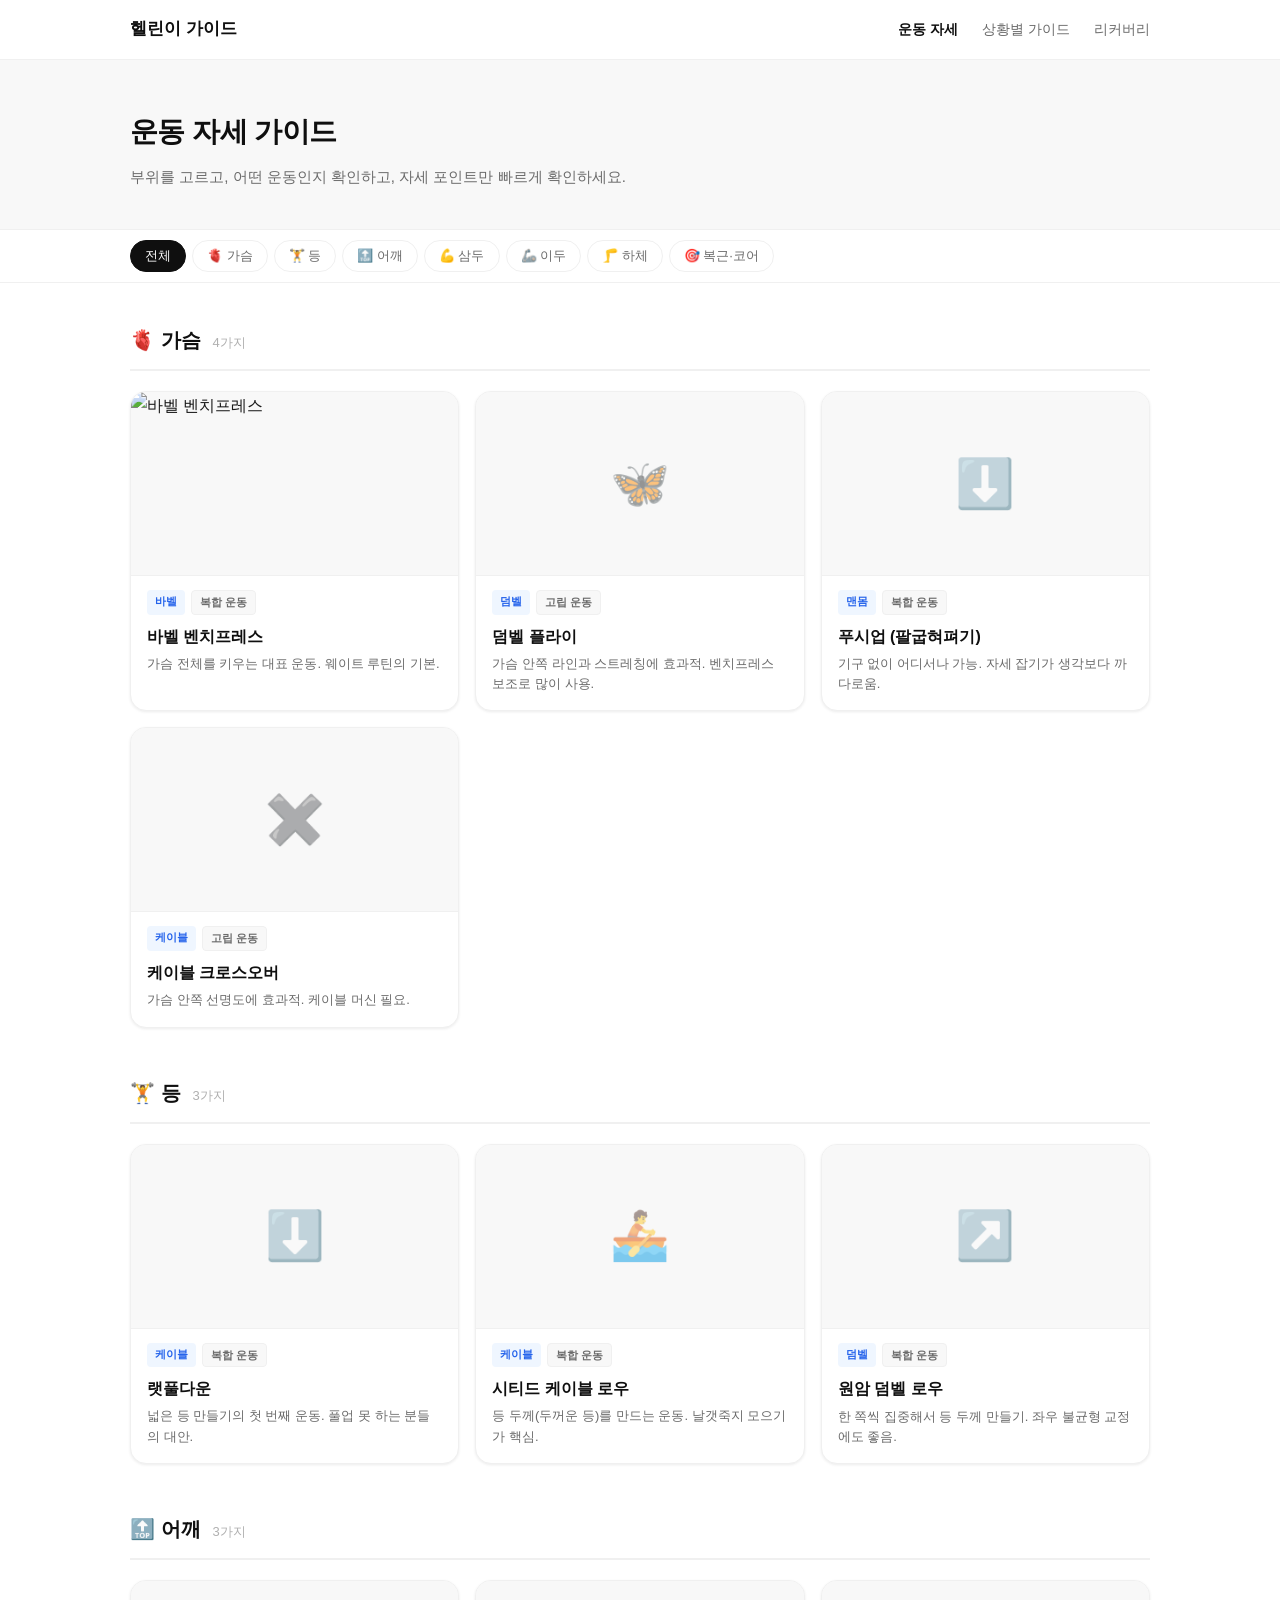
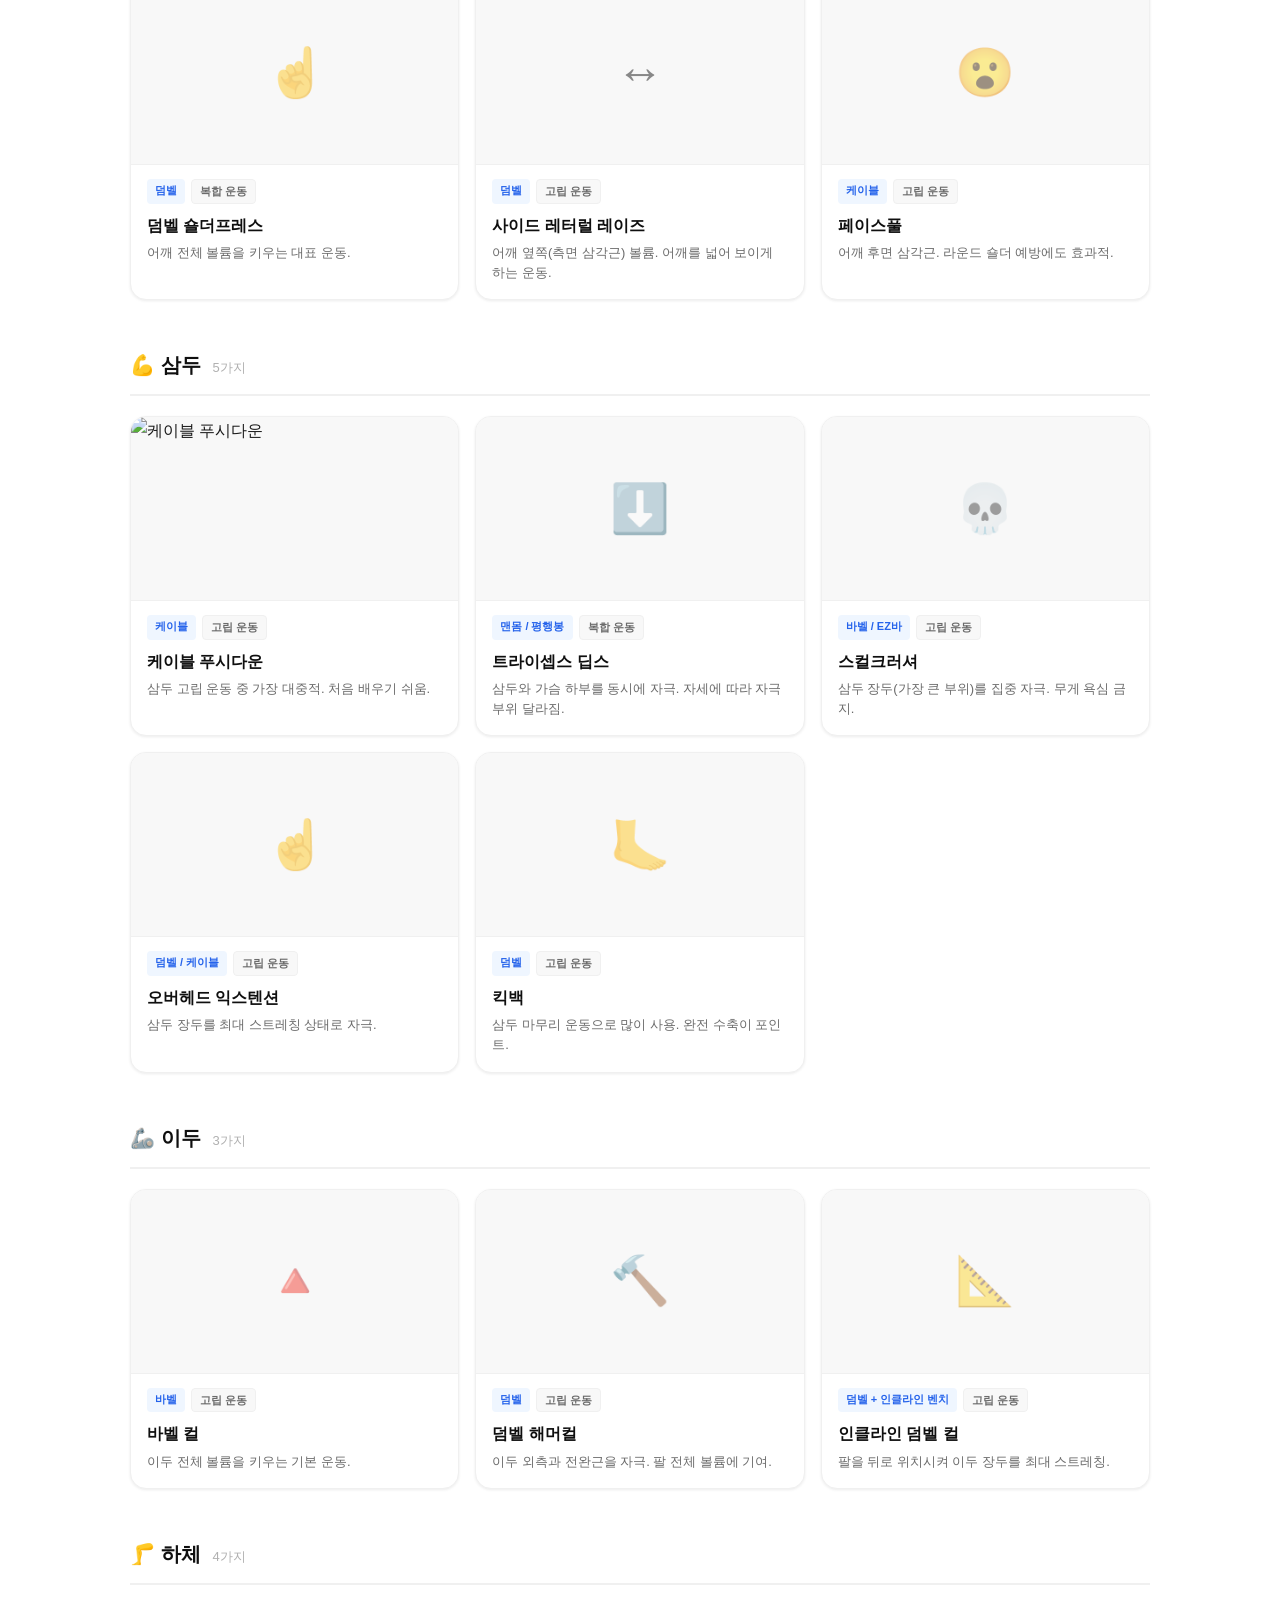
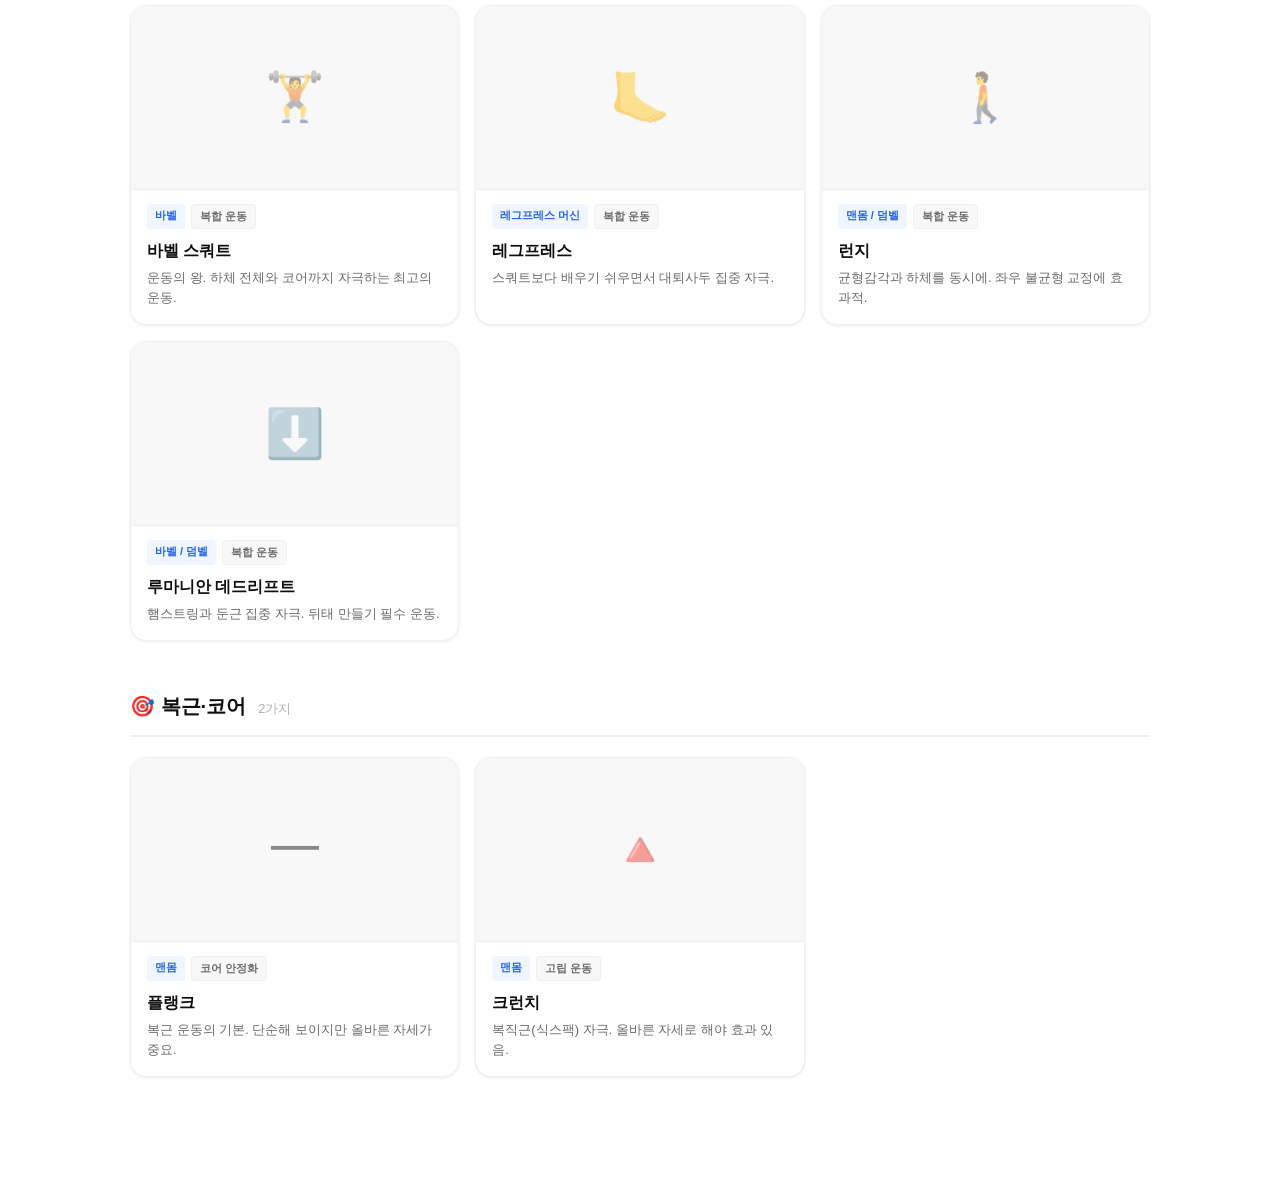
==== pages/exercises.html @ 11340689 "Add files via upload" ====
<!DOCTYPE html>
<html lang="ko">
<head>
  <meta charset="UTF-8" />
  <meta name="viewport" content="width=device-width, initial-scale=1.0" />
  <title>운동 자세 가이드 — 헬린이 가이드</title>
  <meta name="description" content="가슴, 등, 어깨, 삼두, 이두, 하체, 복근 운동 자세를 핵심만 정리했습니다. 헬스장에서 바로 확인하세요." />
  <link rel="stylesheet" href="../css/style.css" />
</head>
<body>

  <header class="site-header">
    <div class="inner">
      <a href="/" class="logo">헬린이 가이드</a>
      <nav class="gnav">
        <a href="/pages/exercises.html" style="color: var(--black); font-weight:700;">운동 자세</a>
        <a href="/pages/situations.html">상황별 가이드</a>
        <a href="/pages/recovery.html">리커버리</a>
      </nav>
      <button class="nav-toggle" aria-label="메뉴 열기" onclick="toggleMenu()">☰</button>
    </div>
    <nav class="mobile-nav" id="mobileNav">
      <a href="/pages/exercises.html">운동 자세</a>
      <a href="/pages/situations.html">상황별 가이드</a>
      <a href="/pages/recovery.html">리커버리</a>
    </nav>
  </header>

  <div class="page-hero">
    <div class="inner">
      <h1 class="page-title">운동 자세 가이드</h1>
      <p class="page-desc">부위를 고르고, 어떤 운동인지 확인하고, 자세 포인트만 빠르게 확인하세요.</p>
    </div>
  </div>

  <div class="filter-bar">
    <div class="filter-scroll">
      <div class="filter-tabs">
        <button class="ftab active" data-filter="all">전체</button>
        <button class="ftab" data-filter="chest">🫀 가슴</button>
        <button class="ftab" data-filter="back">🏋️ 등</button>
        <button class="ftab" data-filter="shoulder">🔝 어깨</button>
        <button class="ftab" data-filter="triceps">💪 삼두</button>
        <button class="ftab" data-filter="biceps">🦾 이두</button>
        <button class="ftab" data-filter="leg">🦵 하체</button>
        <button class="ftab" data-filter="core">🎯 복근·코어</button>
      </div>
    </div>
  </div>

  <div class="exercises-wrap" id="exercisesWrap"></div>

  <!-- MODAL -->
  <div class="modal-overlay" id="modalOverlay" onclick="closeModalOutside(event)">
    <div class="modal" id="modal">
      <div class="modal-thumb" id="modalThumb"></div>
      <div class="modal-body">
        <button class="modal-close" onclick="closeModal()" aria-label="닫기">✕</button>
        <div class="modal-tags" id="modalTags"></div>
        <h2 class="modal-title" id="modalTitle"></h2>
        <p class="modal-section-label">자세 포인트</p>
        <ul class="tip-list" id="modalTips"></ul>
        <div class="warning-box" id="modalWarning" style="display:none">
          <p id="modalWarningText"></p>
        </div>
        <a class="modal-yt-btn" id="modalYt" target="_blank" rel="noopener">
          ▶ 유튜브에서 영상으로 확인하기
        </a>
      </div>
    </div>
  </div>

  <script>
  const EXERCISES = {
    chest: {
      label: '가슴', emoji: '🫀',
      items: [
        {
          name: '바벨 벤치프레스',
          emoji: '🏋️',
          gifUrl: 'https://upload.wikimedia.org/wikipedia/commons/thumb/8/8d/Bench_press_2.jpg/320px-Bench_press_2.jpg',
          equipment: '바벨', type: '복합 운동',
          summary: '가슴 전체를 키우는 대표 운동. 웨이트 루틴의 기본.',
          tips: [
            '발은 바닥에 단단히 고정, 등은 아치를 유지',
            '바를 내릴 때 팔꿈치가 90도 이하로 내려가지 않도록',
            '바를 가슴 아랫부분(유두 라인)으로 내리기',
            '올릴 때 양쪽 가슴을 쥐어짜는 느낌으로'
          ],
          warning: '손목이 꺾이지 않도록 주의. 처음엔 가벼운 무게로 자세 먼저.',
          ytQuery: '바벨 벤치프레스 자세 초보'
        },
        {
          name: '덤벨 플라이',
          emoji: '🦋',
          gifUrl: '',
          equipment: '덤벨', type: '고립 운동',
          summary: '가슴 안쪽 라인과 스트레칭에 효과적. 벤치프레스 보조로 많이 사용.',
          tips: [
            '팔꿈치를 약간 구부린 상태로 고정 — 펴면 어깨 부상 위험',
            '내릴 때 가슴이 당기는 느낌이 와야 함',
            '올릴 때 덤벨을 부딪히지 말고 10cm 정도 앞에서 멈추기',
            '무거운 무게보다 가동범위가 더 중요'
          ],
          warning: '어깨 앞쪽이 아프다면 가동범위를 줄이거나 중단.',
          ytQuery: '덤벨 플라이 자세'
        },
        {
          name: '푸시업 (팔굽혀펴기)',
          emoji: '⬇️',
          gifUrl: '',
          equipment: '맨몸', type: '복합 운동',
          summary: '기구 없이 어디서나 가능. 자세 잡기가 생각보다 까다로움.',
          tips: [
            '몸이 일직선: 엉덩이가 올라가거나 처지지 않도록',
            '손 위치는 어깨 너비보다 약간 넓게',
            '내려갈 때 가슴이 바닥에서 5cm 정도 높이까지',
            '팔꿈치는 몸통에서 45도 정도 각도 유지'
          ],
          warning: '손목이 아프다면 주먹을 쥐고 하거나 푸시업 바 사용.',
          ytQuery: '푸시업 올바른 자세'
        },
        {
          name: '케이블 크로스오버',
          emoji: '✖️',
          gifUrl: '',
          equipment: '케이블', type: '고립 운동',
          summary: '가슴 안쪽 선명도에 효과적. 케이블 머신 필요.',
          tips: [
            '상체를 약간 앞으로 기울이고 시작',
            '팔을 호처럼 모으면서 가슴 중앙에서 수렴',
            '팔꿈치 각도를 일정하게 유지하며 팔꿈치로 당기는 느낌',
            '뒤로 당겨질 때 가슴이 늘어나는 스트레칭 느끼기'
          ],
          warning: null,
          ytQuery: '케이블 크로스오버 자세'
        }
      ]
    },
    back: {
      label: '등', emoji: '🏋️',
      items: [
        {
          name: '랫풀다운',
          emoji: '⬇️',
          gifUrl: '',
          equipment: '케이블', type: '복합 운동',
          summary: '넓은 등 만들기의 첫 번째 운동. 풀업 못 하는 분들의 대안.',
          tips: [
            '바를 잡을 때 어깨 너비보다 약간 넓게',
            '상체를 약간 뒤로 기울이고 가슴을 들어올린 자세 유지',
            '바를 쇄골 아래까지 당기고, 날갯죽지를 뒤로 모으는 느낌',
            '올릴 때 천천히 — 내릴 때도 운동임'
          ],
          warning: '목 뒤로 당기는 방식은 어깨 부상 위험이 높으니 피하세요.',
          ytQuery: '랫풀다운 자세 초보'
        },
        {
          name: '시티드 케이블 로우',
          emoji: '🚣',
          gifUrl: '',
          equipment: '케이블', type: '복합 운동',
          summary: '등 두께(두꺼운 등)를 만드는 운동. 날갯죽지 모으기가 핵심.',
          tips: [
            '허리를 곧게 세우고 상체를 앞뒤로 흔들지 않기',
            '당길 때 팔꿈치를 뒤로 빼면서 날갯죽지 모으기',
            '배꼽 위쪽으로 당기는 느낌',
            '앞으로 내밀 때 등이 충분히 늘어나는 것 느끼기'
          ],
          warning: '허리가 둥글게 말리면 무게를 낮추세요.',
          ytQuery: '시티드 케이블 로우 자세'
        },
        {
          name: '원암 덤벨 로우',
          emoji: '↗️',
          gifUrl: '',
          equipment: '덤벨', type: '복합 운동',
          summary: '한 쪽씩 집중해서 등 두께 만들기. 좌우 불균형 교정에도 좋음.',
          tips: [
            '벤치에 한 손·한 무릎을 올리고 상체를 수평에 가깝게',
            '덤벨을 배꼽 옆으로 당기면서 팔꿈치가 천장을 향하도록',
            '어깨가 올라오지 않게 — 등으로 당기는 느낌',
            '내릴 때 완전히 펴서 스트레칭 느끼기'
          ],
          warning: null,
          ytQuery: '원암 덤벨 로우 자세'
        }
      ]
    },
    shoulder: {
      label: '어깨', emoji: '🔝',
      items: [
        {
          name: '덤벨 숄더프레스',
          emoji: '☝️',
          gifUrl: '',
          equipment: '덤벨', type: '복합 운동',
          summary: '어깨 전체 볼륨을 키우는 대표 운동.',
          tips: [
            '덤벨을 귀 옆 높이에서 시작, 약간 앞쪽으로',
            '올릴 때 완전히 펴지 말고 살짝 구부린 상태에서 멈추기',
            '허리가 과하게 젖혀지지 않도록 코어 긴장',
            '내릴 때 팔꿈치가 90도 아래로 내려가지 않도록'
          ],
          warning: '어깨 통증 있을 시 즉시 중단. 어깨는 부상에 취약한 관절.',
          ytQuery: '덤벨 숄더프레스 자세'
        },
        {
          name: '사이드 레터럴 레이즈',
          emoji: '↔️',
          gifUrl: '',
          equipment: '덤벨', type: '고립 운동',
          summary: '어깨 옆쪽(측면 삼각근) 볼륨. 어깨를 넓어 보이게 하는 운동.',
          tips: [
            '팔꿈치를 약간 구부린 상태로 옆으로 올리기',
            '새끼손가락이 엄지보다 약간 높게 — 물을 붓는 동작',
            '어깨 높이까지만, 그 이상은 승모근이 개입',
            '무게보다 횟수와 수축 느낌이 중요'
          ],
          warning: '무거운 무게로 반동 주는 건 어깨에 부담. 가볍게 천천히.',
          ytQuery: '사이드 레터럴 레이즈 자세'
        },
        {
          name: '페이스풀',
          emoji: '😮',
          gifUrl: '',
          equipment: '케이블', type: '고립 운동',
          summary: '어깨 후면 삼각근. 라운드 숄더 예방에도 효과적.',
          tips: [
            '로프를 잡고 케이블을 눈 높이로 설정',
            '팔꿈치를 양옆으로 벌리면서 얼굴 쪽으로 당기기',
            '당겼을 때 팔꿈치가 어깨보다 높아야 함',
            '목이 앞으로 나오지 않도록'
          ],
          warning: null,
          ytQuery: '케이블 페이스풀 자세'
        }
      ]
    },
    triceps: {
      label: '삼두', emoji: '💪',
      items: [
        {
          name: '케이블 푸시다운',
          emoji: '🔽',
          gifUrl: 'https://upload.wikimedia.org/wikipedia/commons/thumb/6/6c/Pushdown_-_straight_bar.gif/220px-Pushdown_-_straight_bar.gif',
          equipment: '케이블', type: '고립 운동',
          summary: '삼두 고립 운동 중 가장 대중적. 처음 배우기 쉬움.',
          tips: [
            '팔꿈치를 몸통에 붙이고 팔꿈치만 움직이기',
            '내릴 때 팔이 완전히 펴지도록',
            '올릴 때 90도 이상 구부리지 않아도 됨',
            '상체가 앞으로 쏠리지 않게 곧게 서기'
          ],
          warning: '손목이 꺾이면 손목 통증 유발. 손목을 일직선으로 유지.',
          ytQuery: '케이블 푸시다운 삼두 자세'
        },
        {
          name: '트라이셉스 딥스',
          emoji: '⬇️',
          gifUrl: '',
          equipment: '맨몸 / 평행봉', type: '복합 운동',
          summary: '삼두와 가슴 하부를 동시에 자극. 자세에 따라 자극 부위 달라짐.',
          tips: [
            '상체를 수직으로 세울수록 삼두에 집중',
            '팔꿈치가 옆으로 벌어지지 않도록',
            '내려갈 때 어깨가 귀 쪽으로 올라오지 않도록',
            '깊게 내려갈수록 삼두 스트레칭 극대화'
          ],
          warning: '어깨 앞쪽 통증 시 가동범위를 줄이거나 중단.',
          ytQuery: '트라이셉스 딥스 자세'
        },
        {
          name: '스컬크러셔',
          emoji: '💀',
          gifUrl: '',
          equipment: '바벨 / EZ바', type: '고립 운동',
          summary: '삼두 장두(가장 큰 부위)를 집중 자극. 무게 욕심 금지.',
          tips: [
            '바를 이마 방향으로 천천히 내리기',
            '팔꿈치 위치 고정 — 팔꿈치만 구부렸다 펴기',
            '팔꿈치가 밖으로 벌어지면 삼두 자극 감소',
            'EZ바가 손목에 더 편함'
          ],
          warning: '무게가 무거우면 팔꿈치 부상 위험. 가볍게 시작.',
          ytQuery: '스컬크러셔 자세'
        },
        {
          name: '오버헤드 익스텐션',
          emoji: '☝️',
          gifUrl: '',
          equipment: '덤벨 / 케이블', type: '고립 운동',
          summary: '삼두 장두를 최대 스트레칭 상태로 자극.',
          tips: [
            '팔을 머리 위로 뻗어 삼두가 최대한 늘어난 상태에서 시작',
            '팔꿈치가 귀 옆에 고정 — 앞뒤로 움직이면 안 됨',
            '코어를 잡아 허리가 과신전되지 않도록',
            '천천히 내려서 스트레칭 느끼기'
          ],
          warning: null,
          ytQuery: '오버헤드 트라이셉스 익스텐션 자세'
        },
        {
          name: '킥백',
          emoji: '🦶',
          gifUrl: '',
          equipment: '덤벨', type: '고립 운동',
          summary: '삼두 마무리 운동으로 많이 사용. 완전 수축이 포인트.',
          tips: [
            '상체를 수평에 가깝게 숙이기',
            '팔꿈치를 몸통과 평행하게 고정',
            '뒤로 밀 때 팔이 완전히 펴져서 삼두 꽉 수축',
            '반동 없이 천천히'
          ],
          warning: null,
          ytQuery: '덤벨 킥백 삼두 자세'
        }
      ]
    },
    biceps: {
      label: '이두', emoji: '🦾',
      items: [
        {
          name: '바벨 컬',
          emoji: '🔺',
          gifUrl: '',
          equipment: '바벨', type: '고립 운동',
          summary: '이두 전체 볼륨을 키우는 기본 운동.',
          tips: [
            '팔꿈치를 몸통에 붙이고 고정',
            '올릴 때 반동(몸통 흔들기) 사용하지 않기',
            '완전히 올려서 이두 수축 느끼기',
            '내릴 때도 천천히 — 이때도 자극이 있어야 함'
          ],
          warning: '팔꿈치가 앞으로 나오면 이두 자극 감소. 팔꿈치 고정이 핵심.',
          ytQuery: '바벨 컬 자세'
        },
        {
          name: '덤벨 해머컬',
          emoji: '🔨',
          gifUrl: '',
          equipment: '덤벨', type: '고립 운동',
          summary: '이두 외측과 전완근을 자극. 팔 전체 볼륨에 기여.',
          tips: [
            '엄지가 위를 향하는 방향으로 — 일반 컬과 차이',
            '팔꿈치 고정, 반동 없이',
            '교대로 하거나 동시에 하거나 둘 다 OK',
            '손목을 비틀지 않고 중립 유지'
          ],
          warning: null,
          ytQuery: '해머컬 자세'
        },
        {
          name: '인클라인 덤벨 컬',
          emoji: '📐',
          gifUrl: '',
          equipment: '덤벨 + 인클라인 벤치', type: '고립 운동',
          summary: '팔을 뒤로 위치시켜 이두 장두를 최대 스트레칭.',
          tips: [
            '벤치를 45~60도로 세우고 등에 기대기',
            '팔이 자연스럽게 뒤로 처진 상태에서 시작',
            '올릴 때 손목을 살짝 바깥으로 돌리면 더 자극',
            '천천히 내려서 스트레칭 극대화'
          ],
          warning: null,
          ytQuery: '인클라인 덤벨 컬 자세'
        }
      ]
    },
    leg: {
      label: '하체', emoji: '🦵',
      items: [
        {
          name: '바벨 스쿼트',
          emoji: '🏋️',
          gifUrl: '',
          equipment: '바벨', type: '복합 운동',
          summary: '운동의 왕. 하체 전체와 코어까지 자극하는 최고의 운동.',
          tips: [
            '발은 어깨 너비, 발끝은 약 30도 바깥 방향',
            '내려갈 때 무릎이 발끝 방향과 일치하도록',
            '가슴을 들고 허리 아치 유지 — 등이 둥글면 안 됨',
            '허벅지가 바닥과 평행 이하까지 내려가는 것이 이상적'
          ],
          warning: '무릎이 안쪽으로 모이는 것 주의. 처음엔 맨몸스쿼트부터.',
          ytQuery: '바벨 스쿼트 자세 초보'
        },
        {
          name: '레그프레스',
          emoji: '🦶',
          gifUrl: '',
          equipment: '레그프레스 머신', type: '복합 운동',
          summary: '스쿼트보다 배우기 쉬우면서 대퇴사두 집중 자극.',
          tips: [
            '발 위치: 중간 높이, 어깨 너비',
            '무릎이 90도 이하로 꺾이지 않도록',
            '허리가 시트에서 떨어지지 않게',
            '발 높이로 자극 부위 조절 — 낮으면 대퇴사두, 높으면 둔근'
          ],
          warning: '무릎을 완전히 잠그지 않도록. 약간 구부린 상태 유지.',
          ytQuery: '레그프레스 자세'
        },
        {
          name: '런지',
          emoji: '🚶',
          gifUrl: '',
          equipment: '맨몸 / 덤벨', type: '복합 운동',
          summary: '균형감각과 하체를 동시에. 좌우 불균형 교정에 효과적.',
          tips: [
            '한 발을 크게 앞으로 내딛고 수직으로 내려가기',
            '앞 무릎이 발끝을 넘지 않도록',
            '뒷 무릎이 바닥에 닿지 않고 5cm 위에서 멈추기',
            '상체는 수직으로 세우기'
          ],
          warning: '무릎 통증 있을 시 보폭을 넓히거나 중단.',
          ytQuery: '런지 자세 초보'
        },
        {
          name: '루마니안 데드리프트',
          emoji: '⬇️',
          gifUrl: '',
          equipment: '바벨 / 덤벨', type: '복합 운동',
          summary: '햄스트링과 둔근 집중 자극. 뒤태 만들기 필수 운동.',
          tips: [
            '무릎을 살짝 구부린 상태 고정, 고관절을 접으면서 내려가기',
            '바가 다리에서 떨어지지 않도록 몸 가까이 유지',
            '허리가 아니라 엉덩이가 뒤로 빠지는 느낌',
            '햄스트링이 당기는 느낌이 오면 거기서 멈추기'
          ],
          warning: '허리가 둥글게 말리는 것 주의. 무게보다 자세가 우선.',
          ytQuery: '루마니안 데드리프트 자세'
        }
      ]
    },
    core: {
      label: '복근·코어', emoji: '🎯',
      items: [
        {
          name: '플랭크',
          emoji: '━',
          gifUrl: '',
          equipment: '맨몸', type: '코어 안정화',
          summary: '복근 운동의 기본. 단순해 보이지만 올바른 자세가 중요.',
          tips: [
            '머리부터 발뒤꿈치까지 일직선',
            '엉덩이가 올라가거나 처지지 않도록',
            '배를 집어넣고 숨을 고르게',
            '30초부터 시작해서 점진적으로 늘리기'
          ],
          warning: '허리가 아프다면 엉덩이가 처지고 있다는 신호.',
          ytQuery: '플랭크 올바른 자세'
        },
        {
          name: '크런치',
          emoji: '🔺',
          gifUrl: '',
          equipment: '맨몸', type: '고립 운동',
          summary: '복직근(식스팩) 자극. 올바른 자세로 해야 효과 있음.',
          tips: [
            '목을 당기지 말고 배로 올라가는 느낌',
            '올라갈 때 배꼽을 척추 쪽으로 당기기',
            '어깨만 바닥에서 뜨면 충분 — 전체 윗몸일으키기 아님',
            '내려갈 때 등이 완전히 닿지 않도록 긴장 유지'
          ],
          warning: null,
          ytQuery: '크런치 올바른 자세'
        }
      ]
    }
  };

  function renderExercises(filter) {
    const wrap = document.getElementById('exercisesWrap');
    wrap.innerHTML = '';
    Object.entries(EXERCISES).forEach(([key, section]) => {
      if (filter !== 'all' && key !== filter) return;
      const div = document.createElement('div');
      div.className = 'muscle-section';
      div.id = key;
      div.innerHTML = `
        <div class="muscle-section-header">
          <h2 class="muscle-section-title">${section.emoji} ${section.label}</h2>
          <span class="muscle-section-count">${section.items.length}가지</span>
        </div>
        <div class="exercise-grid">
          ${section.items.map((ex, i) => `
            <div class="exercise-card" onclick="openModal('${key}', ${i})">
              <div class="ex-thumb">
                ${ex.gifUrl
                  ? `<img src="${ex.gifUrl}" alt="${ex.name}" loading="lazy">`
                  : `<span class="ex-thumb-placeholder">${ex.emoji}</span>`}
              </div>
              <div class="ex-body">
                <div class="ex-tags">
                  <span class="ex-tag ex-tag-equipment">${ex.equipment}</span>
                  <span class="ex-tag ex-tag-type">${ex.type}</span>
                </div>
                <div class="ex-name">${ex.name}</div>
                <div class="ex-summary">${ex.summary}</div>
              </div>
            </div>
          `).join('')}
        </div>
      `;
      wrap.appendChild(div);
    });
  }

  function openModal(muscleKey, idx) {
    const ex = EXERCISES[muscleKey].items[idx];
    document.getElementById('modalThumb').innerHTML = ex.gifUrl
      ? `<img src="${ex.gifUrl}" alt="${ex.name}">`
      : ex.emoji;
    document.getElementById('modalTags').innerHTML =
      `<span class="ex-tag ex-tag-equipment">${ex.equipment}</span><span class="ex-tag ex-tag-type">${ex.type}</span>`;
    document.getElementById('modalTitle').textContent = ex.name;
    document.getElementById('modalTips').innerHTML =
      ex.tips.map(t => `<li><span class="tip-dot">✓</span><span>${t}</span></li>`).join('');
    const warnBox = document.getElementById('modalWarning');
    if (ex.warning) {
      document.getElementById('modalWarningText').textContent = ex.warning;
      warnBox.style.display = 'block';
    } else {
      warnBox.style.display = 'none';
    }
    document.getElementById('modalYt').href =
      `https://www.youtube.com/results?search_query=${encodeURIComponent(ex.ytQuery)}`;
    document.getElementById('modalOverlay').classList.add('open');
    document.body.style.overflow = 'hidden';
  }

  function closeModal() {
    document.getElementById('modalOverlay').classList.remove('open');
    document.body.style.overflow = '';
  }

  function closeModalOutside(e) {
    if (e.target === document.getElementById('modalOverlay')) closeModal();
  }

  document.querySelectorAll('.ftab').forEach(btn => {
    btn.addEventListener('click', () => {
      document.querySelectorAll('.ftab').forEach(b => b.classList.remove('active'));
      btn.classList.add('active');
      renderExercises(btn.dataset.filter);
      window.scrollTo({ top: 0, behavior: 'smooth' });
    });
  });

  const hashMap = { '#chest':'chest','#back':'back','#shoulder':'shoulder','#triceps':'triceps','#biceps':'biceps','#leg':'leg','#core':'core' };
  const initFilter = hashMap[window.location.hash] || 'all';
  if (initFilter !== 'all') {
    document.querySelectorAll('.ftab').forEach(b => {
      b.classList.toggle('active', b.dataset.filter === initFilter);
    });
  }
  renderExercises(initFilter);
  </script>
  <script src="../js/main.js"></script>
</body>
</html>
---- css/style.css ----
/* ==============================
   헬린이 가이드 — style.css
   ============================== */

:root {
  --black:       #0f0f0f;
  --gray-900:    #1a1a1a;
  --gray-800:    #2a2a2a;
  --gray-700:    #3d3d3d;
  --gray-500:    #6b6b6b;
  --gray-300:    #b0b0b0;
  --gray-100:    #f0f0f0;
  --gray-50:     #f8f8f8;
  --white:       #ffffff;

  --accent:      #2563eb;
  --accent-dark: #1d4ed8;
  --accent-bg:   #eff6ff;

  --success:     #16a34a;
  --success-bg:  #f0fdf4;
  --warning:     #ca8a04;
  --warning-bg:  #fefce8;

  --font-sans: -apple-system, BlinkMacSystemFont, 'Pretendard', 'Apple SD Gothic Neo', 'Noto Sans KR', sans-serif;

  --radius-sm: 6px;
  --radius-md: 10px;
  --radius-lg: 16px;

  --shadow-sm: 0 1px 3px rgba(0,0,0,0.08);
  --shadow-md: 0 4px 12px rgba(0,0,0,0.10);

  --max-width: 1060px;
  --header-h: 60px;
}

*, *::before, *::after { box-sizing: border-box; margin: 0; padding: 0; }

html { scroll-behavior: smooth; }

body {
  font-family: var(--font-sans);
  font-size: 16px;
  line-height: 1.7;
  color: var(--gray-900);
  background: var(--white);
  -webkit-font-smoothing: antialiased;
}

a { color: inherit; text-decoration: none; }
img { max-width: 100%; display: block; }

/* ==============================
   LAYOUT
   ============================== */

.inner {
  max-width: var(--max-width);
  margin: 0 auto;
  padding: 0 20px;
}

/* ==============================
   HEADER
   ============================== */

.site-header {
  position: sticky;
  top: 0;
  z-index: 100;
  background: var(--white);
  border-bottom: 1px solid var(--gray-100);
  height: var(--header-h);
}

.site-header .inner {
  height: 100%;
  display: flex;
  align-items: center;
  gap: 32px;
}

.logo {
  font-size: 17px;
  font-weight: 700;
  color: var(--black);
  white-space: nowrap;
  flex-shrink: 0;
}

.gnav {
  display: flex;
  gap: 24px;
  margin-left: auto;
}

.gnav a {
  font-size: 14px;
  color: var(--gray-500);
  font-weight: 500;
  transition: color 0.15s;
  white-space: nowrap;
}
.gnav a:hover { color: var(--black); }

.nav-toggle {
  display: none;
  background: none;
  border: none;
  font-size: 20px;
  cursor: pointer;
  color: var(--gray-700);
  margin-left: auto;
  padding: 4px;
}

.mobile-nav {
  display: none;
  flex-direction: column;
  background: var(--white);
  border-bottom: 1px solid var(--gray-100);
  padding: 8px 20px 16px;
}
.mobile-nav a {
  padding: 10px 0;
  font-size: 15px;
  color: var(--gray-700);
  border-bottom: 1px solid var(--gray-100);
}
.mobile-nav a:last-child { border-bottom: none; }
.mobile-nav.open { display: flex; }

/* ==============================
   BUTTONS
   ============================== */

.btn {
  display: inline-flex;
  align-items: center;
  justify-content: center;
  padding: 11px 22px;
  border-radius: var(--radius-md);
  font-size: 14px;
  font-weight: 600;
  transition: all 0.18s;
  cursor: pointer;
  border: none;
  white-space: nowrap;
}

.btn-primary {
  background: var(--accent);
  color: var(--white);
}
.btn-primary:hover { background: var(--accent-dark); }

.btn-secondary {
  background: var(--white);
  color: var(--gray-700);
  border: 1px solid var(--gray-300);
}
.btn-secondary:hover { background: var(--gray-50); border-color: var(--gray-500); }

/* ==============================
   HERO
   ============================== */

.hero {
  padding: 72px 0 64px;
  background: var(--gray-50);
  border-bottom: 1px solid var(--gray-100);
}

.hero-eyebrow {
  font-size: 13px;
  font-weight: 600;
  color: var(--accent);
  letter-spacing: 0.04em;
  margin-bottom: 12px;
}

.hero-title {
  font-size: clamp(32px, 6vw, 52px);
  font-weight: 800;
  line-height: 1.15;
  letter-spacing: -0.02em;
  color: var(--black);
  margin-bottom: 16px;
}

.hero-desc {
  font-size: 17px;
  color: var(--gray-500);
  line-height: 1.7;
  margin-bottom: 32px;
  max-width: 480px;
}

.hero-cta {
  display: flex;
  gap: 10px;
  flex-wrap: wrap;
}

/* ==============================
   AD
   ============================== */

.ad-wrap {
  max-width: var(--max-width);
  margin: 0 auto;
  padding: 16px 20px;
}

.ad-placeholder {
  background: var(--gray-50);
  border: 1px dashed var(--gray-300);
  border-radius: var(--radius-md);
  min-height: 90px;
  display: flex;
  align-items: center;
  justify-content: center;
  font-size: 12px;
  color: var(--gray-300);
}

/* ==============================
   SECTION BASE
   ============================== */

.section {
  padding: 64px 0;
}

.section-alt {
  background: var(--gray-50);
  border-top: 1px solid var(--gray-100);
  border-bottom: 1px solid var(--gray-100);
}

.section-head {
  margin-bottom: 36px;
}

.section-title {
  font-size: 24px;
  font-weight: 700;
  color: var(--black);
  margin-bottom: 8px;
  letter-spacing: -0.01em;
}

.section-sub {
  font-size: 15px;
  color: var(--gray-500);
}

.section-more {
  margin-top: 32px;
  text-align: center;
}

/* ==============================
   SITUATION CARDS
   ============================== */

.situation-grid {
  display: grid;
  grid-template-columns: repeat(auto-fill, minmax(280px, 1fr));
  gap: 14px;
}

.situation-card {
  display: flex;
  align-items: flex-start;
  gap: 14px;
  padding: 18px 20px;
  background: var(--white);
  border: 1px solid var(--gray-100);
  border-radius: var(--radius-lg);
  box-shadow: var(--shadow-sm);
  transition: all 0.18s;
}
.situation-card:hover {
  border-color: var(--accent);
  box-shadow: var(--shadow-md);
  transform: translateY(-2px);
}

.sit-icon { font-size: 24px; flex-shrink: 0; line-height: 1; margin-top: 2px; }

.sit-title {
  display: block;
  font-size: 15px;
  font-weight: 600;
  color: var(--black);
  margin-bottom: 4px;
}

.sit-desc {
  display: block;
  font-size: 13px;
  color: var(--gray-500);
  line-height: 1.5;
}

/* ==============================
   MUSCLE GRID
   ============================== */

.muscle-grid {
  display: grid;
  grid-template-columns: repeat(auto-fill, minmax(110px, 1fr));
  gap: 12px;
}

.muscle-card {
  display: flex;
  flex-direction: column;
  align-items: center;
  gap: 8px;
  padding: 20px 12px;
  background: var(--white);
  border: 1px solid var(--gray-100);
  border-radius: var(--radius-lg);
  box-shadow: var(--shadow-sm);
  text-align: center;
  transition: all 0.18s;
}
.muscle-card:hover {
  border-color: var(--accent);
  box-shadow: var(--shadow-md);
  transform: translateY(-2px);
}

.muscle-emoji { font-size: 28px; line-height: 1; }
.muscle-name { font-size: 14px; font-weight: 600; color: var(--black); }
.muscle-count { font-size: 12px; color: var(--gray-300); }

/* ==============================
   RECOVERY GRID
   ============================== */

.recovery-grid {
  display: grid;
  grid-template-columns: repeat(auto-fill, minmax(240px, 1fr));
  gap: 16px;
}

.recovery-card {
  padding: 22px 20px;
  background: var(--white);
  border: 1px solid var(--gray-100);
  border-radius: var(--radius-lg);
  box-shadow: var(--shadow-sm);
  transition: all 0.18s;
}
.recovery-card:hover {
  border-color: var(--accent);
  box-shadow: var(--shadow-md);
  transform: translateY(-2px);
}

.rec-top {
  display: flex;
  align-items: center;
  justify-content: space-between;
  margin-bottom: 12px;
}

.rec-icon { font-size: 24px; line-height: 1; }

.rec-badge {
  font-size: 11px;
  font-weight: 600;
  padding: 3px 8px;
  border-radius: 20px;
  background: var(--accent-bg);
  color: var(--accent);
}

.rec-title {
  font-size: 16px;
  font-weight: 700;
  color: var(--black);
  margin-bottom: 6px;
}

.rec-desc {
  font-size: 13px;
  color: var(--gray-500);
  line-height: 1.6;
}

/* ==============================
   TRUST SECTION
   ============================== */

.trust-section {
  padding: 40px 0;
  text-align: center;
  border-top: 1px solid var(--gray-100);
}

.trust-label {
  font-size: 12px;
  font-weight: 600;
  letter-spacing: 0.06em;
  color: var(--gray-300);
  text-transform: uppercase;
  margin-bottom: 14px;
}

.trust-badges {
  display: flex;
  flex-wrap: wrap;
  gap: 8px;
  justify-content: center;
  margin-bottom: 16px;
}

.trust-badge {
  font-size: 13px;
  font-weight: 500;
  padding: 5px 14px;
  border-radius: 20px;
  background: var(--gray-50);
  border: 1px solid var(--gray-100);
  color: var(--gray-700);
}

.trust-desc {
  font-size: 13px;
  color: var(--gray-300);
  line-height: 1.7;
}

/* ==============================
   FOOTER
   ============================== */

.site-footer {
  background: var(--gray-900);
  color: var(--gray-300);
  padding: 48px 0 32px;
}

.footer-logo {
  font-size: 16px;
  font-weight: 700;
  color: var(--white);
  margin-bottom: 8px;
}

.footer-desc {
  font-size: 13px;
  color: var(--gray-500);
  margin-bottom: 20px;
}

.footer-links {
  display: flex;
  gap: 20px;
  margin-bottom: 20px;
}
.footer-links a {
  font-size: 13px;
  color: var(--gray-500);
  transition: color 0.15s;
}
.footer-links a:hover { color: var(--gray-300); }

.footer-copy {
  font-size: 12px;
  color: var(--gray-700);
}

/* ==============================
   EXERCISE PAGE
   ============================== */

.page-hero {
  padding: 48px 0 40px;
  background: var(--gray-50);
  border-bottom: 1px solid var(--gray-100);
}

.page-title {
  font-size: 28px;
  font-weight: 800;
  color: var(--black);
  margin-bottom: 8px;
  letter-spacing: -0.02em;
}

.page-desc {
  font-size: 15px;
  color: var(--gray-500);
}

.filter-bar {
  position: sticky;
  top: var(--header-h);
  z-index: 90;
  background: var(--white);
  border-bottom: 1px solid var(--gray-100);
  padding: 10px 0;
}

.filter-scroll {
  overflow-x: auto;
  scrollbar-width: none;
  -webkit-overflow-scrolling: touch;
}
.filter-scroll::-webkit-scrollbar { display: none; }

.filter-tabs {
  display: flex;
  gap: 6px;
  padding: 0 20px;
  white-space: nowrap;
  max-width: var(--max-width);
  margin: 0 auto;
}

.ftab {
  background: transparent;
  border: 1px solid var(--gray-100);
  color: var(--gray-500);
  font-family: var(--font-sans);
  font-size: 13px;
  font-weight: 500;
  padding: 6px 14px;
  border-radius: 20px;
  cursor: pointer;
  transition: all 0.15s;
  white-space: nowrap;
}
.ftab:hover { border-color: var(--gray-300); color: var(--black); }
.ftab.active {
  background: var(--black);
  border-color: var(--black);
  color: var(--white);
}

.exercises-wrap {
  padding: 40px 0 60px;
}

.muscle-section {
  max-width: var(--max-width);
  margin: 0 auto 48px;
  padding: 0 20px;
}
.muscle-section.hidden { display: none; }

.muscle-section-header {
  display: flex;
  align-items: baseline;
  gap: 12px;
  margin-bottom: 20px;
  padding-bottom: 12px;
  border-bottom: 2px solid var(--gray-100);
}

.muscle-section-title {
  font-size: 20px;
  font-weight: 700;
  color: var(--black);
}

.muscle-section-count {
  font-size: 13px;
  color: var(--gray-300);
}

.exercise-grid {
  display: grid;
  grid-template-columns: repeat(auto-fill, minmax(300px, 1fr));
  gap: 16px;
}

.exercise-card {
  background: var(--white);
  border: 1px solid var(--gray-100);
  border-radius: var(--radius-lg);
  overflow: hidden;
  cursor: pointer;
  transition: all 0.18s;
  box-shadow: var(--shadow-sm);
}
.exercise-card:hover {
  border-color: var(--accent);
  box-shadow: var(--shadow-md);
  transform: translateY(-2px);
}

.ex-thumb {
  width: 100%;
  aspect-ratio: 16/9;
  background: var(--gray-50);
  display: flex;
  align-items: center;
  justify-content: center;
  overflow: hidden;
  border-bottom: 1px solid var(--gray-100);
}
.ex-thumb img {
  width: 100%;
  height: 100%;
  object-fit: cover;
}
.ex-thumb-placeholder {
  font-size: 48px;
  opacity: 0.5;
}

.ex-body {
  padding: 14px 16px 16px;
}

.ex-tags {
  display: flex;
  gap: 6px;
  margin-bottom: 8px;
  flex-wrap: wrap;
}

.ex-tag {
  font-size: 11px;
  font-weight: 600;
  padding: 2px 8px;
  border-radius: 4px;
}
.ex-tag-equipment {
  background: var(--accent-bg);
  color: var(--accent);
}
.ex-tag-type {
  background: var(--gray-50);
  color: var(--gray-500);
  border: 1px solid var(--gray-100);
}

.ex-name {
  font-size: 16px;
  font-weight: 700;
  color: var(--black);
  margin-bottom: 4px;
}

.ex-summary {
  font-size: 13px;
  color: var(--gray-500);
  line-height: 1.55;
}

/* ==============================
   EXERCISE DETAIL MODAL
   ============================== */

.modal-overlay {
  display: none;
  position: fixed;
  inset: 0;
  background: rgba(0,0,0,0.5);
  z-index: 200;
  padding: 20px;
  overflow-y: auto;
  align-items: flex-start;
  justify-content: center;
}
.modal-overlay.open {
  display: flex;
}

.modal {
  background: var(--white);
  border-radius: var(--radius-lg);
  width: 100%;
  max-width: 600px;
  margin: auto;
  overflow: hidden;
}

.modal-thumb {
  width: 100%;
  aspect-ratio: 16/9;
  background: var(--gray-50);
  display: flex;
  align-items: center;
  justify-content: center;
  font-size: 72px;
  overflow: hidden;
}
.modal-thumb img { width: 100%; height: 100%; object-fit: contain; }

.modal-body { padding: 24px; }

.modal-close {
  float: right;
  background: none;
  border: none;
  font-size: 20px;
  cursor: pointer;
  color: var(--gray-300);
  line-height: 1;
  margin-left: 8px;
}

.modal-tags {
  display: flex;
  gap: 6px;
  flex-wrap: wrap;
  margin-bottom: 12px;
}

.modal-title {
  font-size: 22px;
  font-weight: 800;
  color: var(--black);
  margin-bottom: 20px;
  letter-spacing: -0.01em;
}

.modal-section-label {
  font-size: 11px;
  font-weight: 700;
  letter-spacing: 0.08em;
  color: var(--gray-300);
  text-transform: uppercase;
  margin-bottom: 10px;
}

.tip-list {
  list-style: none;
  margin-bottom: 20px;
}
.tip-list li {
  display: flex;
  gap: 10px;
  padding: 8px 0;
  border-bottom: 1px solid var(--gray-100);
  font-size: 14px;
  color: var(--gray-700);
  line-height: 1.55;
}
.tip-list li:last-child { border-bottom: none; }
.tip-dot {
  color: var(--accent);
  font-weight: 700;
  flex-shrink: 0;
  margin-top: 1px;
}

.warning-box {
  background: var(--warning-bg);
  border: 1px solid #fde68a;
  border-radius: var(--radius-md);
  padding: 12px 14px;
  margin-bottom: 20px;
}
.warning-box p {
  font-size: 13px;
  color: #92400e;
  line-height: 1.6;
}
.warning-box p::before { content: "⚠️ "; }

.modal-yt-btn {
  display: flex;
  align-items: center;
  justify-content: center;
  gap: 8px;
  width: 100%;
  padding: 13px;
  background: var(--gray-50);
  border: 1px solid var(--gray-100);
  border-radius: var(--radius-md);
  font-size: 14px;
  font-weight: 600;
  color: var(--gray-700);
  cursor: pointer;
  transition: all 0.15s;
  text-decoration: none;
}
.modal-yt-btn:hover {
  background: var(--gray-100);
  border-color: var(--gray-300);
}

/* ==============================
   SITUATION PAGE
   ============================== */

.situation-list {
  max-width: 720px;
  margin: 0 auto;
  padding: 48px 20px 64px;
  display: flex;
  flex-direction: column;
  gap: 32px;
}

.sit-block {
  background: var(--white);
  border: 1px solid var(--gray-100);
  border-radius: var(--radius-lg);
  padding: 28px;
  box-shadow: var(--shadow-sm);
}

.sit-block-header {
  display: flex;
  align-items: flex-start;
  gap: 14px;
  margin-bottom: 20px;
}

.sit-block-icon { font-size: 32px; line-height: 1; flex-shrink: 0; }

.sit-block-title {
  font-size: 20px;
  font-weight: 700;
  color: var(--black);
  margin-bottom: 4px;
}

.sit-block-sub {
  font-size: 14px;
  color: var(--gray-500);
}

.answer-box {
  background: var(--accent-bg);
  border-left: 3px solid var(--accent);
  border-radius: 0 var(--radius-md) var(--radius-md) 0;
  padding: 14px 16px;
  margin-bottom: 16px;
  font-size: 15px;
  font-weight: 600;
  color: var(--accent-dark);
  line-height: 1.55;
}

.action-list {
  list-style: none;
  display: flex;
  flex-direction: column;
  gap: 8px;
}

.action-list li {
  display: flex;
  gap: 10px;
  font-size: 14px;
  color: var(--gray-700);
  line-height: 1.6;
  padding: 8px 0;
  border-bottom: 1px solid var(--gray-50);
}
.action-list li:last-child { border-bottom: none; }

.action-num {
  font-size: 12px;
  font-weight: 700;
  background: var(--gray-100);
  color: var(--gray-500);
  border-radius: 50%;
  width: 22px;
  height: 22px;
  display: flex;
  align-items: center;
  justify-content: center;
  flex-shrink: 0;
  margin-top: 1px;
}

.source-badge {
  display: inline-flex;
  align-items: center;
  gap: 4px;
  font-size: 11px;
  font-weight: 600;
  color: var(--gray-300);
  background: var(--gray-50);
  border: 1px solid var(--gray-100);
  border-radius: 4px;
  padding: 2px 8px;
  margin-top: 14px;
}

/* ==============================
   RECOVERY PAGE
   ============================== */

.recovery-wrap {
  max-width: 760px;
  margin: 0 auto;
  padding: 48px 20px 64px;
  display: flex;
  flex-direction: column;
  gap: 40px;
}

.rec-block {
  background: var(--white);
  border: 1px solid var(--gray-100);
  border-radius: var(--radius-lg);
  padding: 28px;
  box-shadow: var(--shadow-sm);
}

.rec-block-header {
  display: flex;
  align-items: flex-start;
  gap: 14px;
  margin-bottom: 20px;
}

.rec-block-icon { font-size: 32px; flex-shrink: 0; line-height: 1; }

.rec-block-title {
  font-size: 20px;
  font-weight: 700;
  color: var(--black);
  margin-bottom: 4px;
}

.rec-block-sub { font-size: 14px; color: var(--gray-500); }

.step-list {
  list-style: none;
  counter-reset: step;
  display: flex;
  flex-direction: column;
  gap: 12px;
}

.step-list li {
  display: flex;
  gap: 12px;
  font-size: 14px;
  color: var(--gray-700);
  line-height: 1.65;
}

.step-num {
  font-size: 12px;
  font-weight: 700;
  background: var(--accent);
  color: var(--white);
  border-radius: 50%;
  min-width: 22px;
  height: 22px;
  display: flex;
  align-items: center;
  justify-content: center;
  flex-shrink: 0;
  margin-top: 2px;
}

/* ==============================
   RESPONSIVE
   ============================== */

@media (max-width: 640px) {
  .hero { padding: 48px 0 40px; }
  .hero-title { font-size: 32px; }
  .hero-desc { font-size: 15px; }
  .section { padding: 48px 0; }
  .situation-grid { grid-template-columns: 1fr; }
  .muscle-grid { grid-template-columns: repeat(4, 1fr); }
  .recovery-grid { grid-template-columns: 1fr; }
  .exercise-grid { grid-template-columns: 1fr; }
  .gnav { display: none; }
  .nav-toggle { display: flex; }
  .modal-overlay { padding: 0; align-items: flex-end; }
  .modal { border-radius: var(--radius-lg) var(--radius-lg) 0 0; }
}

@media (prefers-reduced-motion: reduce) {
  *, *::before, *::after { transition: none !important; }
}
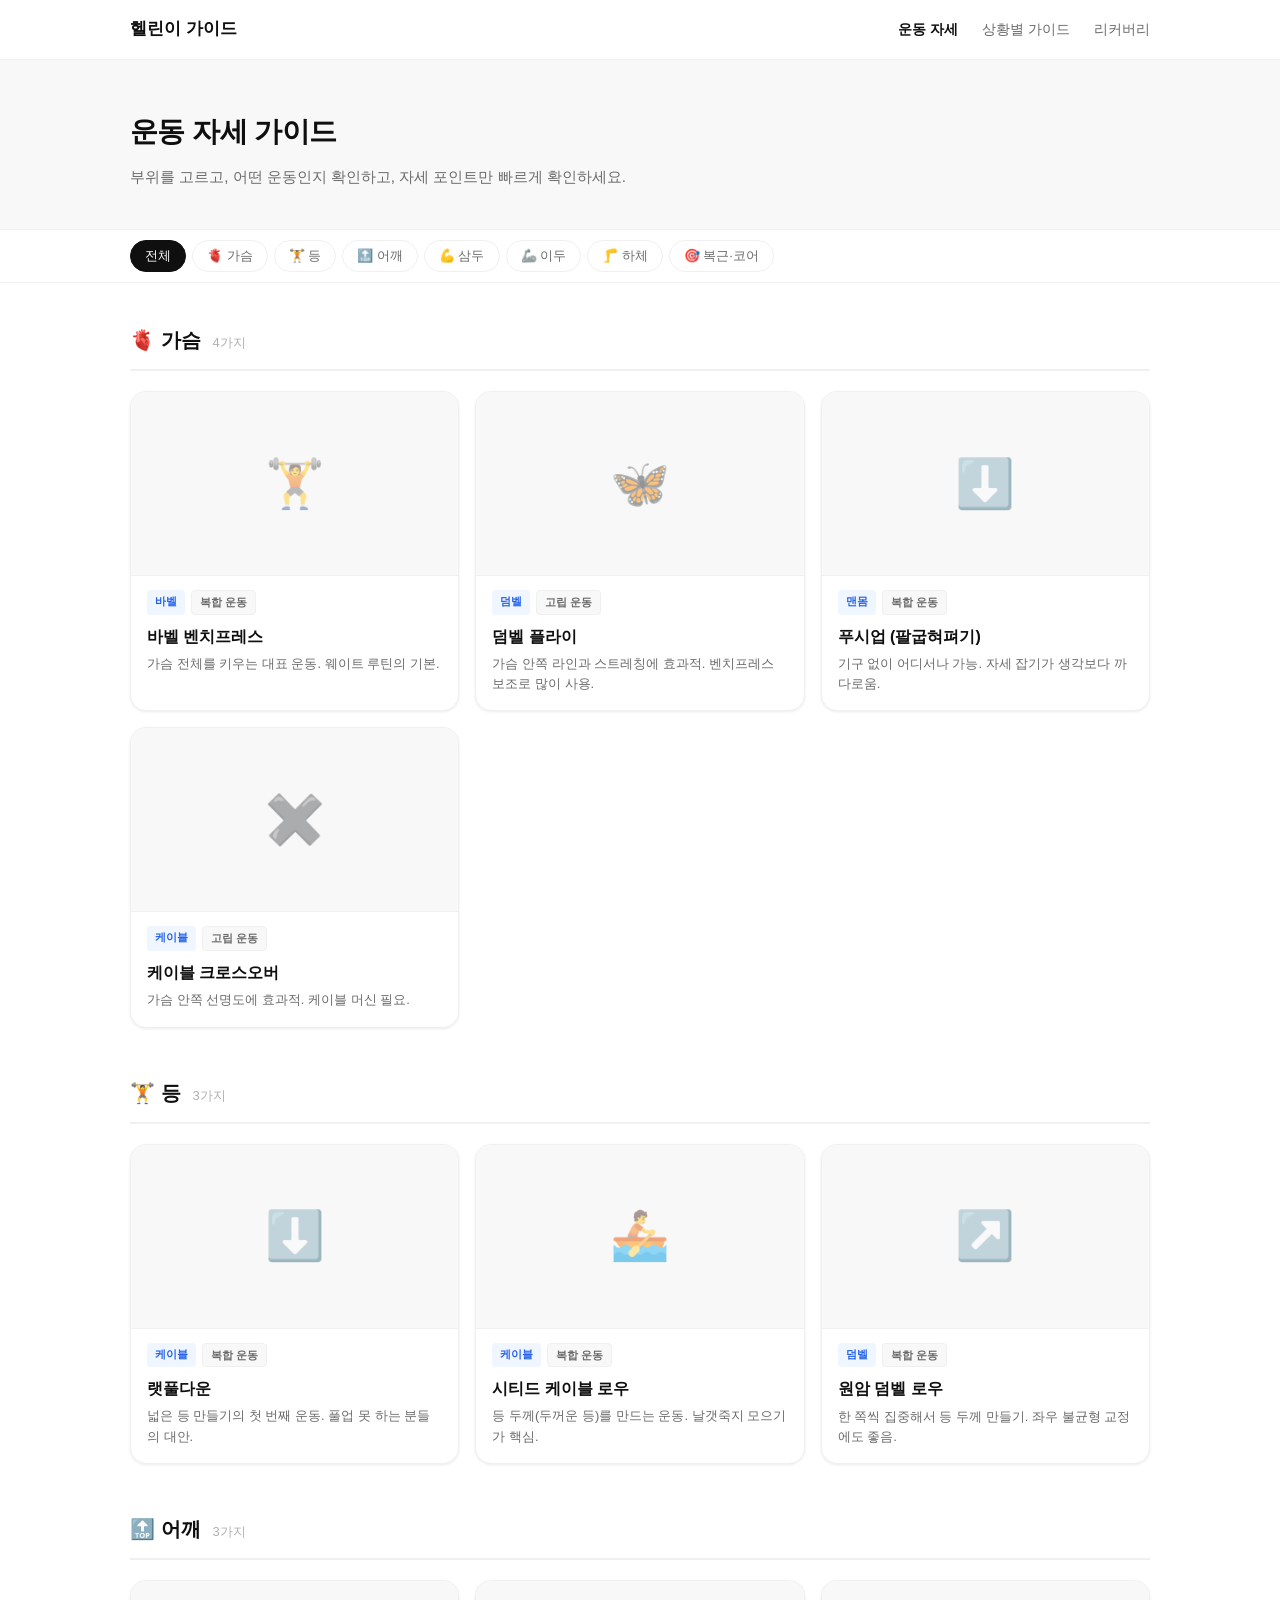
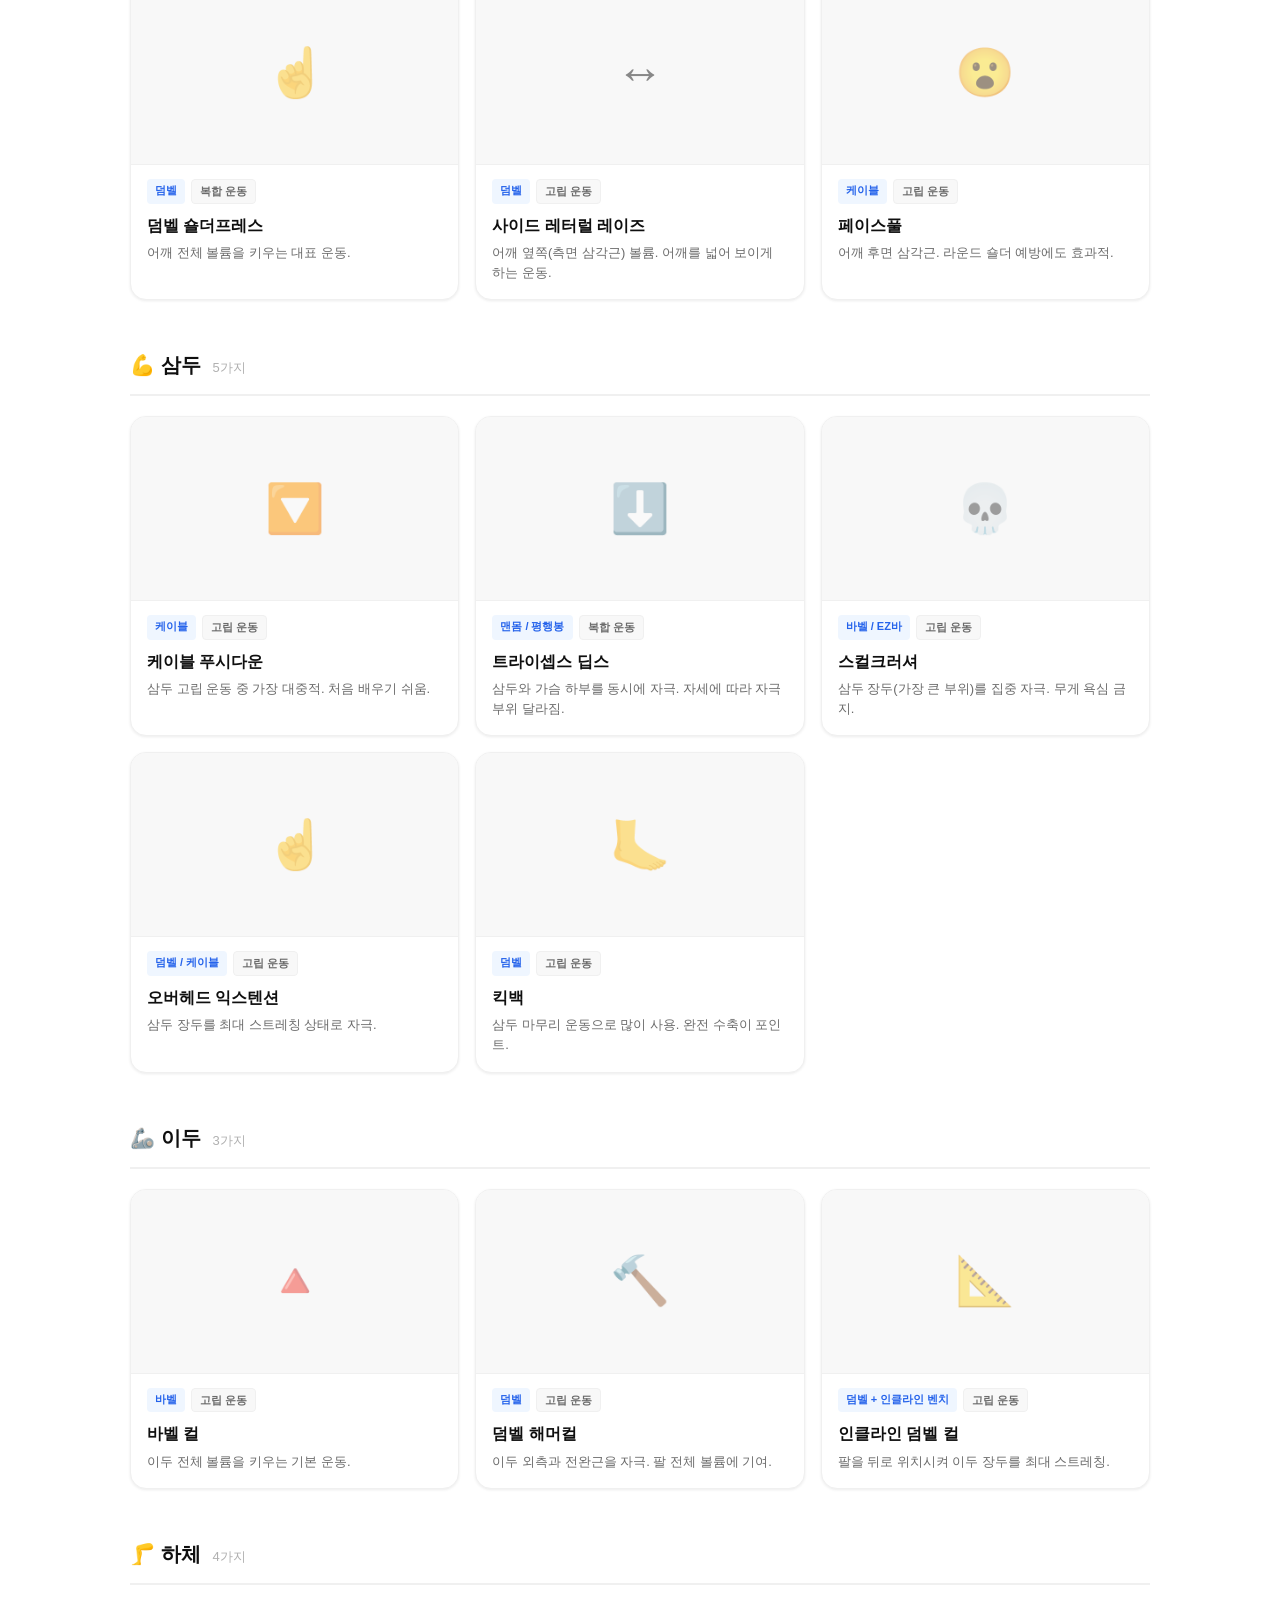
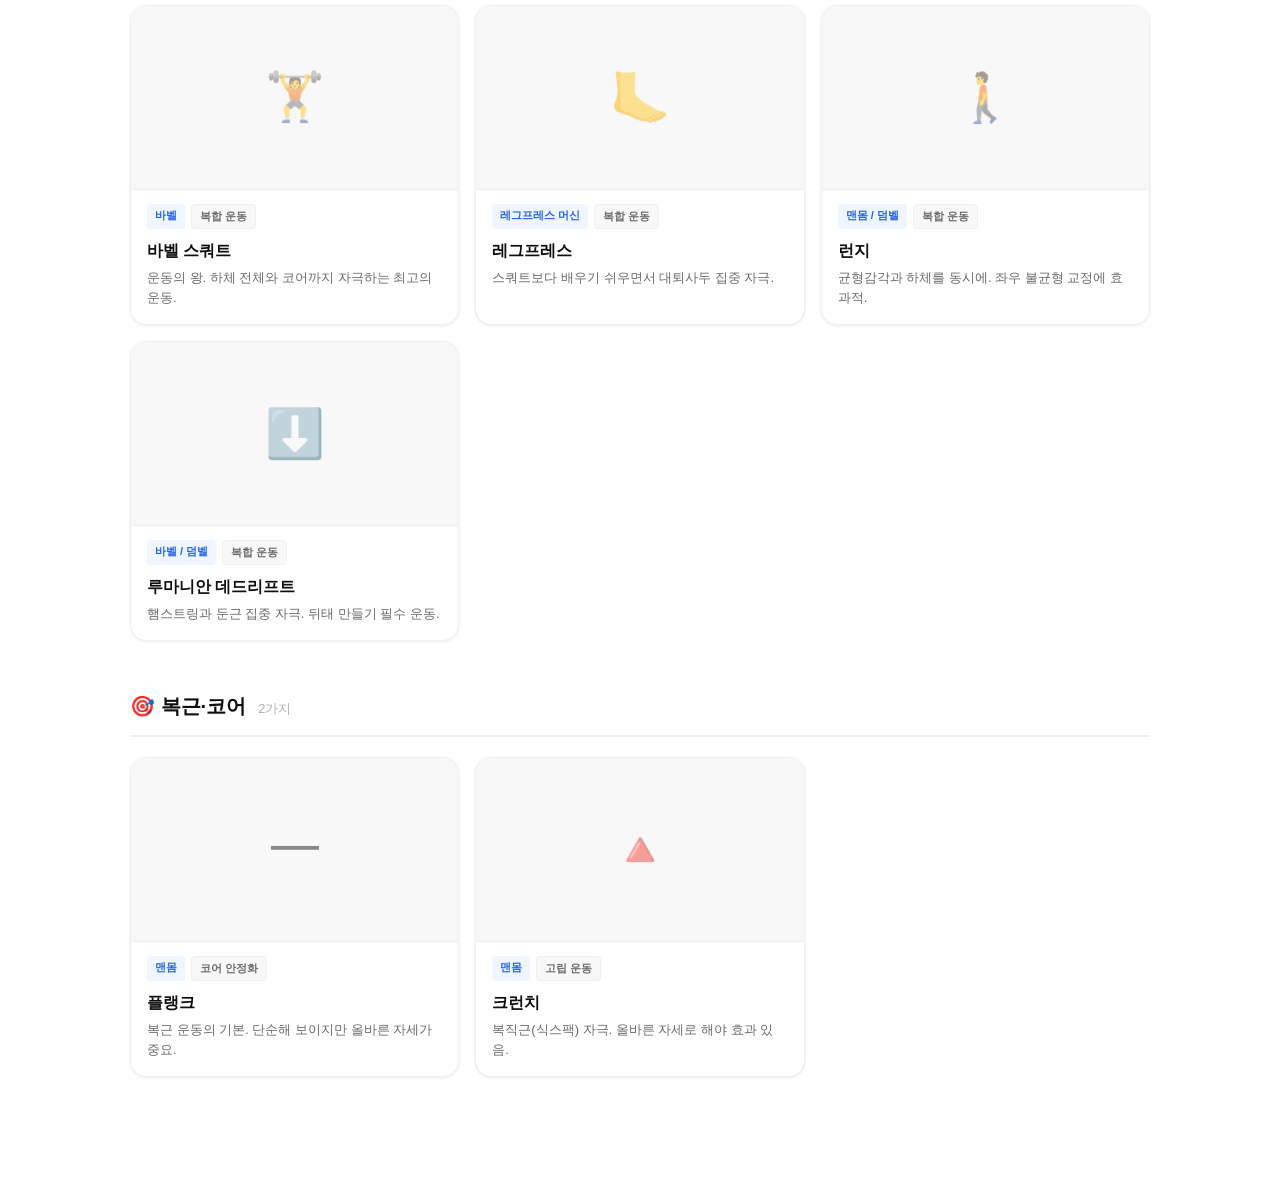
==== commit f3f185a4: "Add files via upload" ====
--- a/pages/exercises.html
+++ b/pages/exercises.html
@@ -77,8 +77,9 @@
       items: [
         {
           name: '바벨 벤치프레스',
+          diagramKey: 'chest_bench',
           emoji: '🏋️',
-          gifUrl: 'https://upload.wikimedia.org/wikipedia/commons/thumb/8/8d/Bench_press_2.jpg/320px-Bench_press_2.jpg',
+          gifUrl: '',
           equipment: '바벨', type: '복합 운동',
           summary: '가슴 전체를 키우는 대표 운동. 웨이트 루틴의 기본.',
           tips: [
@@ -92,6 +93,7 @@
         },
         {
           name: '덤벨 플라이',
+          diagramKey: 'chest_fly',
           emoji: '🦋',
           gifUrl: '',
           equipment: '덤벨', type: '고립 운동',
@@ -107,6 +109,7 @@
         },
         {
           name: '푸시업 (팔굽혀펴기)',
+          diagramKey: 'chest_pushup',
           emoji: '⬇️',
           gifUrl: '',
           equipment: '맨몸', type: '복합 운동',
@@ -122,6 +125,7 @@
         },
         {
           name: '케이블 크로스오버',
+          diagramKey: 'chest_cable',
           emoji: '✖️',
           gifUrl: '',
           equipment: '케이블', type: '고립 운동',
@@ -142,6 +146,7 @@
       items: [
         {
           name: '랫풀다운',
+          diagramKey: 'back_lat',
           emoji: '⬇️',
           gifUrl: '',
           equipment: '케이블', type: '복합 운동',
@@ -157,6 +162,7 @@
         },
         {
           name: '시티드 케이블 로우',
+          diagramKey: 'back_row',
           emoji: '🚣',
           gifUrl: '',
           equipment: '케이블', type: '복합 운동',
@@ -172,6 +178,7 @@
         },
         {
           name: '원암 덤벨 로우',
+          diagramKey: 'back_onearm',
           emoji: '↗️',
           gifUrl: '',
           equipment: '덤벨', type: '복합 운동',
@@ -192,6 +199,7 @@
       items: [
         {
           name: '덤벨 숄더프레스',
+          diagramKey: 'sh_press',
           emoji: '☝️',
           gifUrl: '',
           equipment: '덤벨', type: '복합 운동',
@@ -207,6 +215,7 @@
         },
         {
           name: '사이드 레터럴 레이즈',
+          diagramKey: 'sh_lateral',
           emoji: '↔️',
           gifUrl: '',
           equipment: '덤벨', type: '고립 운동',
@@ -222,6 +231,7 @@
         },
         {
           name: '페이스풀',
+          diagramKey: 'sh_facepull',
           emoji: '😮',
           gifUrl: '',
           equipment: '케이블', type: '고립 운동',
@@ -242,8 +252,9 @@
       items: [
         {
           name: '케이블 푸시다운',
+          diagramKey: 'tri_pushdown',
           emoji: '🔽',
-          gifUrl: 'https://upload.wikimedia.org/wikipedia/commons/thumb/6/6c/Pushdown_-_straight_bar.gif/220px-Pushdown_-_straight_bar.gif',
+          gifUrl: '',
           equipment: '케이블', type: '고립 운동',
           summary: '삼두 고립 운동 중 가장 대중적. 처음 배우기 쉬움.',
           tips: [
@@ -257,6 +268,7 @@
         },
         {
           name: '트라이셉스 딥스',
+          diagramKey: 'tri_dip',
           emoji: '⬇️',
           gifUrl: '',
           equipment: '맨몸 / 평행봉', type: '복합 운동',
@@ -272,6 +284,7 @@
         },
         {
           name: '스컬크러셔',
+          diagramKey: 'tri_skull',
           emoji: '💀',
           gifUrl: '',
           equipment: '바벨 / EZ바', type: '고립 운동',
@@ -287,6 +300,7 @@
         },
         {
           name: '오버헤드 익스텐션',
+          diagramKey: 'tri_overhead',
           emoji: '☝️',
           gifUrl: '',
           equipment: '덤벨 / 케이블', type: '고립 운동',
@@ -302,6 +316,7 @@
         },
         {
           name: '킥백',
+          diagramKey: 'tri_kickback',
           emoji: '🦶',
           gifUrl: '',
           equipment: '덤벨', type: '고립 운동',
@@ -322,6 +337,7 @@
       items: [
         {
           name: '바벨 컬',
+          diagramKey: 'bi_barbell',
           emoji: '🔺',
           gifUrl: '',
           equipment: '바벨', type: '고립 운동',
@@ -337,6 +353,7 @@
         },
         {
           name: '덤벨 해머컬',
+          diagramKey: 'bi_hammer',
           emoji: '🔨',
           gifUrl: '',
           equipment: '덤벨', type: '고립 운동',
@@ -352,6 +369,7 @@
         },
         {
           name: '인클라인 덤벨 컬',
+          diagramKey: 'bi_incline',
           emoji: '📐',
           gifUrl: '',
           equipment: '덤벨 + 인클라인 벤치', type: '고립 운동',
@@ -372,6 +390,7 @@
       items: [
         {
           name: '바벨 스쿼트',
+          diagramKey: 'leg_squat',
           emoji: '🏋️',
           gifUrl: '',
           equipment: '바벨', type: '복합 운동',
@@ -387,6 +406,7 @@
         },
         {
           name: '레그프레스',
+          diagramKey: 'leg_press',
           emoji: '🦶',
           gifUrl: '',
           equipment: '레그프레스 머신', type: '복합 운동',
@@ -402,6 +422,7 @@
         },
         {
           name: '런지',
+          diagramKey: 'leg_lunge',
           emoji: '🚶',
           gifUrl: '',
           equipment: '맨몸 / 덤벨', type: '복합 운동',
@@ -417,6 +438,7 @@
         },
         {
           name: '루마니안 데드리프트',
+          diagramKey: 'leg_rdl',
           emoji: '⬇️',
           gifUrl: '',
           equipment: '바벨 / 덤벨', type: '복합 운동',
@@ -437,6 +459,7 @@
       items: [
         {
           name: '플랭크',
+          diagramKey: 'core_plank',
           emoji: '━',
           gifUrl: '',
           equipment: '맨몸', type: '코어 안정화',
@@ -452,6 +475,7 @@
         },
         {
           name: '크런치',
+          diagramKey: 'core_crunch',
           emoji: '🔺',
           gifUrl: '',
           equipment: '맨몸', type: '고립 운동',
@@ -485,9 +509,9 @@
         <div class="exercise-grid">
           ${section.items.map((ex, i) => `
             <div class="exercise-card" onclick="openModal('${key}', ${i})">
-              <div class="ex-thumb">
-                ${ex.gifUrl
-                  ? `<img src="${ex.gifUrl}" alt="${ex.name}" loading="lazy">`
+              <div class="ex-thumb ex-thumb-diagram">
+                ${ex.diagramKey && window.getMuscleDiagram
+                  ? window.getMuscleDiagram(ex.diagramKey)
                   : `<span class="ex-thumb-placeholder">${ex.emoji}</span>`}
               </div>
               <div class="ex-body">
@@ -508,8 +532,8 @@
 
   function openModal(muscleKey, idx) {
     const ex = EXERCISES[muscleKey].items[idx];
-    document.getElementById('modalThumb').innerHTML = ex.gifUrl
-      ? `<img src="${ex.gifUrl}" alt="${ex.name}">`
+    document.getElementById('modalThumb').innerHTML = ex.diagramKey && window.getMuscleDiagram
+      ? window.getMuscleDiagram(ex.diagramKey)
       : ex.emoji;
     document.getElementById('modalTags').innerHTML =
       `<span class="ex-tag ex-tag-equipment">${ex.equipment}</span><span class="ex-tag ex-tag-type">${ex.type}</span>`;
@@ -556,6 +580,7 @@
   }
   renderExercises(initFilter);
   </script>
+  <script src="../js/muscle-diagrams.js"></script>
   <script src="../js/main.js"></script>
 </body>
 </html>
--- a/css/style.css
+++ b/css/style.css
@@ -959,6 +959,236 @@
   justify-content: center;
   flex-shrink: 0;
   margin-top: 2px;
+}
+
+/* ==============================
+   PRODUCT RECOMMENDATION
+   ============================== */
+
+.product-rec {
+  margin-top: 24px;
+  border-top: 1px solid var(--gray-100);
+  padding-top: 20px;
+}
+
+.product-rec-label {
+  font-size: 11px;
+  font-weight: 700;
+  letter-spacing: 0.08em;
+  color: var(--gray-300);
+  text-transform: uppercase;
+  margin-bottom: 12px;
+  display: flex;
+  align-items: center;
+  gap: 6px;
+}
+
+.product-rec-label::after {
+  content: '';
+  flex: 1;
+  height: 1px;
+  background: var(--gray-100);
+}
+
+.product-cards {
+  display: grid;
+  grid-template-columns: repeat(auto-fill, minmax(200px, 1fr));
+  gap: 10px;
+}
+
+.product-card {
+  display: flex;
+  align-items: center;
+  gap: 12px;
+  padding: 12px 14px;
+  background: var(--gray-50);
+  border: 1px solid var(--gray-100);
+  border-radius: var(--radius-md);
+  text-decoration: none;
+  transition: all 0.15s;
+}
+.product-card:hover {
+  background: var(--white);
+  border-color: var(--gray-300);
+  box-shadow: var(--shadow-sm);
+  transform: translateY(-1px);
+}
+
+.product-card-icon {
+  font-size: 22px;
+  flex-shrink: 0;
+  line-height: 1;
+}
+
+.product-card-info { flex: 1; min-width: 0; }
+
+.product-card-name {
+  font-size: 13px;
+  font-weight: 600;
+  color: var(--black);
+  margin-bottom: 2px;
+  white-space: nowrap;
+  overflow: hidden;
+  text-overflow: ellipsis;
+}
+
+.product-card-desc {
+  font-size: 11px;
+  color: var(--gray-500);
+  line-height: 1.4;
+}
+
+.product-card-badge {
+  font-size: 10px;
+  font-weight: 700;
+  padding: 2px 6px;
+  border-radius: 3px;
+  background: #fff4e5;
+  color: #c05600;
+  flex-shrink: 0;
+  white-space: nowrap;
+}
+
+/* situation page product rec */
+.sit-product-rec {
+  margin-top: 20px;
+  border-top: 1px solid var(--gray-100);
+  padding-top: 16px;
+}
+
+/* ==============================
+   PRODUCT GUIDE (옵션 B)
+   ============================== */
+
+.product-guide {
+  margin-top: 24px;
+  border-top: 1px solid var(--gray-100);
+  padding-top: 20px;
+}
+
+.product-guide-label {
+  font-size: 11px;
+  font-weight: 700;
+  letter-spacing: 0.08em;
+  color: var(--gray-300);
+  text-transform: uppercase;
+  margin-bottom: 16px;
+  display: flex;
+  align-items: center;
+  gap: 6px;
+}
+.product-guide-label::after {
+  content: '';
+  flex: 1;
+  height: 1px;
+  background: var(--gray-100);
+}
+
+.product-guide-grid {
+  display: grid;
+  grid-template-columns: repeat(auto-fill, minmax(260px, 1fr));
+  gap: 12px;
+}
+
+.pgcard {
+  background: var(--gray-50);
+  border: 1px solid var(--gray-100);
+  border-radius: var(--radius-lg);
+  padding: 16px;
+}
+
+.pgcard-top {
+  display: flex;
+  align-items: flex-start;
+  justify-content: space-between;
+  margin-bottom: 12px;
+  gap: 8px;
+}
+
+.pgcard-name {
+  font-size: 15px;
+  font-weight: 700;
+  color: var(--black);
+}
+
+.pgcard-tag {
+  font-size: 11px;
+  font-weight: 700;
+  padding: 2px 8px;
+  border-radius: 4px;
+  white-space: nowrap;
+  flex-shrink: 0;
+}
+.pgcard-tag--best   { background: #fef9c3; color: #854d0e; }
+.pgcard-tag--budget { background: #dcfce7; color: #166534; }
+.pgcard-tag--alt    { background: #f0f9ff; color: #0c4a6e; }
+.pgcard-tag--avoid  { background: #fef2f2; color: #991b1b; }
+
+.pgcard-criteria {
+  list-style: none;
+  margin-bottom: 14px;
+}
+.pgcard-criteria li {
+  font-size: 13px;
+  color: var(--gray-700);
+  line-height: 1.55;
+  padding: 5px 0;
+  border-bottom: 1px solid var(--gray-100);
+  display: flex;
+  gap: 7px;
+}
+.pgcard-criteria li:last-child { border-bottom: none; }
+.ci-check { color: var(--success); font-weight: 700; flex-shrink: 0; }
+.ci-x     { color: #ef4444; font-weight: 700; flex-shrink: 0; }
+.ci-tip   { color: var(--accent); font-weight: 700; flex-shrink: 0; }
+
+.pgcard-alts {
+  display: flex;
+  flex-direction: column;
+  gap: 6px;
+  margin-bottom: 14px;
+}
+.pgcard-alt-row {
+  display: flex;
+  align-items: center;
+  gap: 8px;
+  font-size: 12px;
+}
+.pgcard-alt-label {
+  font-weight: 700;
+  color: var(--gray-500);
+  white-space: nowrap;
+  min-width: 64px;
+}
+.pgcard-alt-name { color: var(--gray-700); }
+
+.pgcard-cta {
+  display: flex;
+  align-items: center;
+  justify-content: space-between;
+  padding: 10px 12px;
+  background: var(--white);
+  border: 1px solid var(--gray-100);
+  border-radius: var(--radius-md);
+  text-decoration: none;
+  transition: all 0.15s;
+}
+.pgcard-cta:hover {
+  border-color: var(--gray-300);
+  box-shadow: var(--shadow-sm);
+}
+.pgcard-cta-text {
+  font-size: 13px;
+  font-weight: 600;
+  color: var(--gray-700);
+}
+.pgcard-cta-badge {
+  font-size: 11px;
+  font-weight: 700;
+  padding: 2px 8px;
+  border-radius: 4px;
+  background: #fff4e5;
+  color: #c05600;
 }
 
 /* ==============================
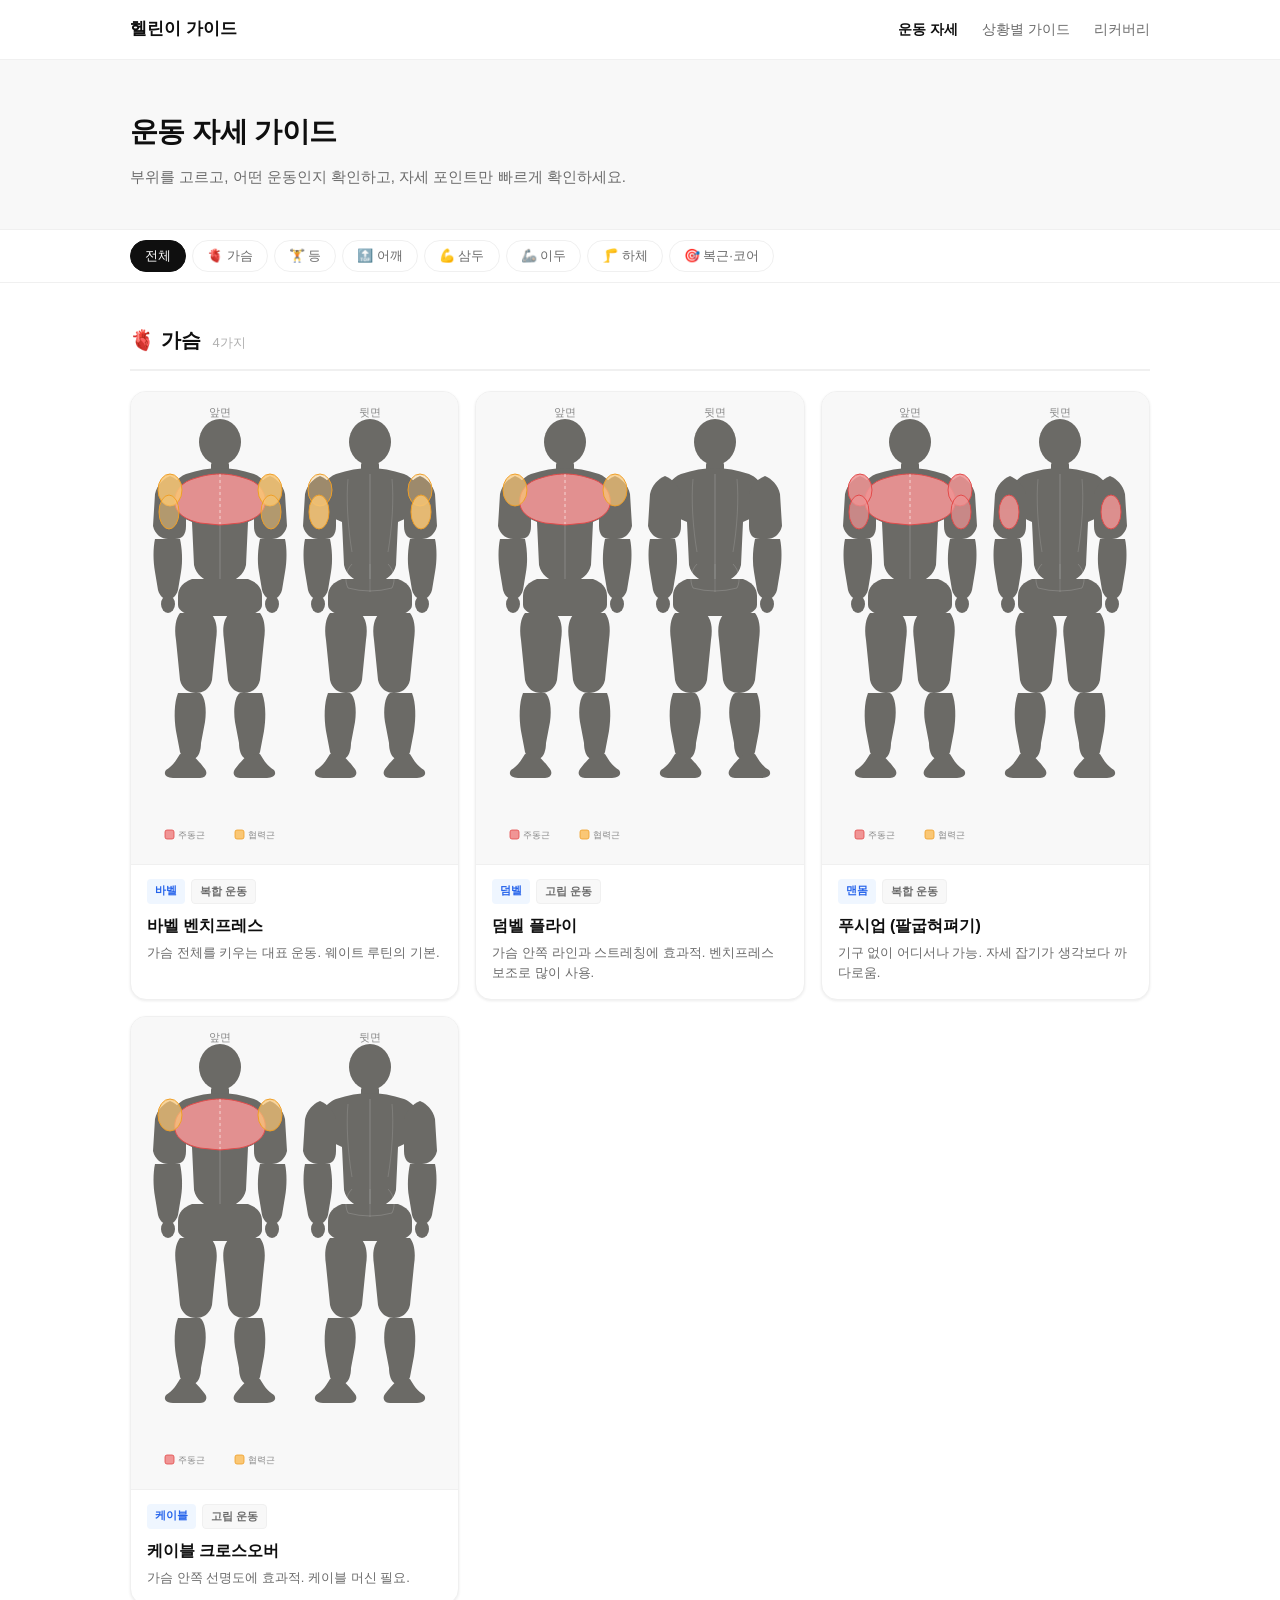
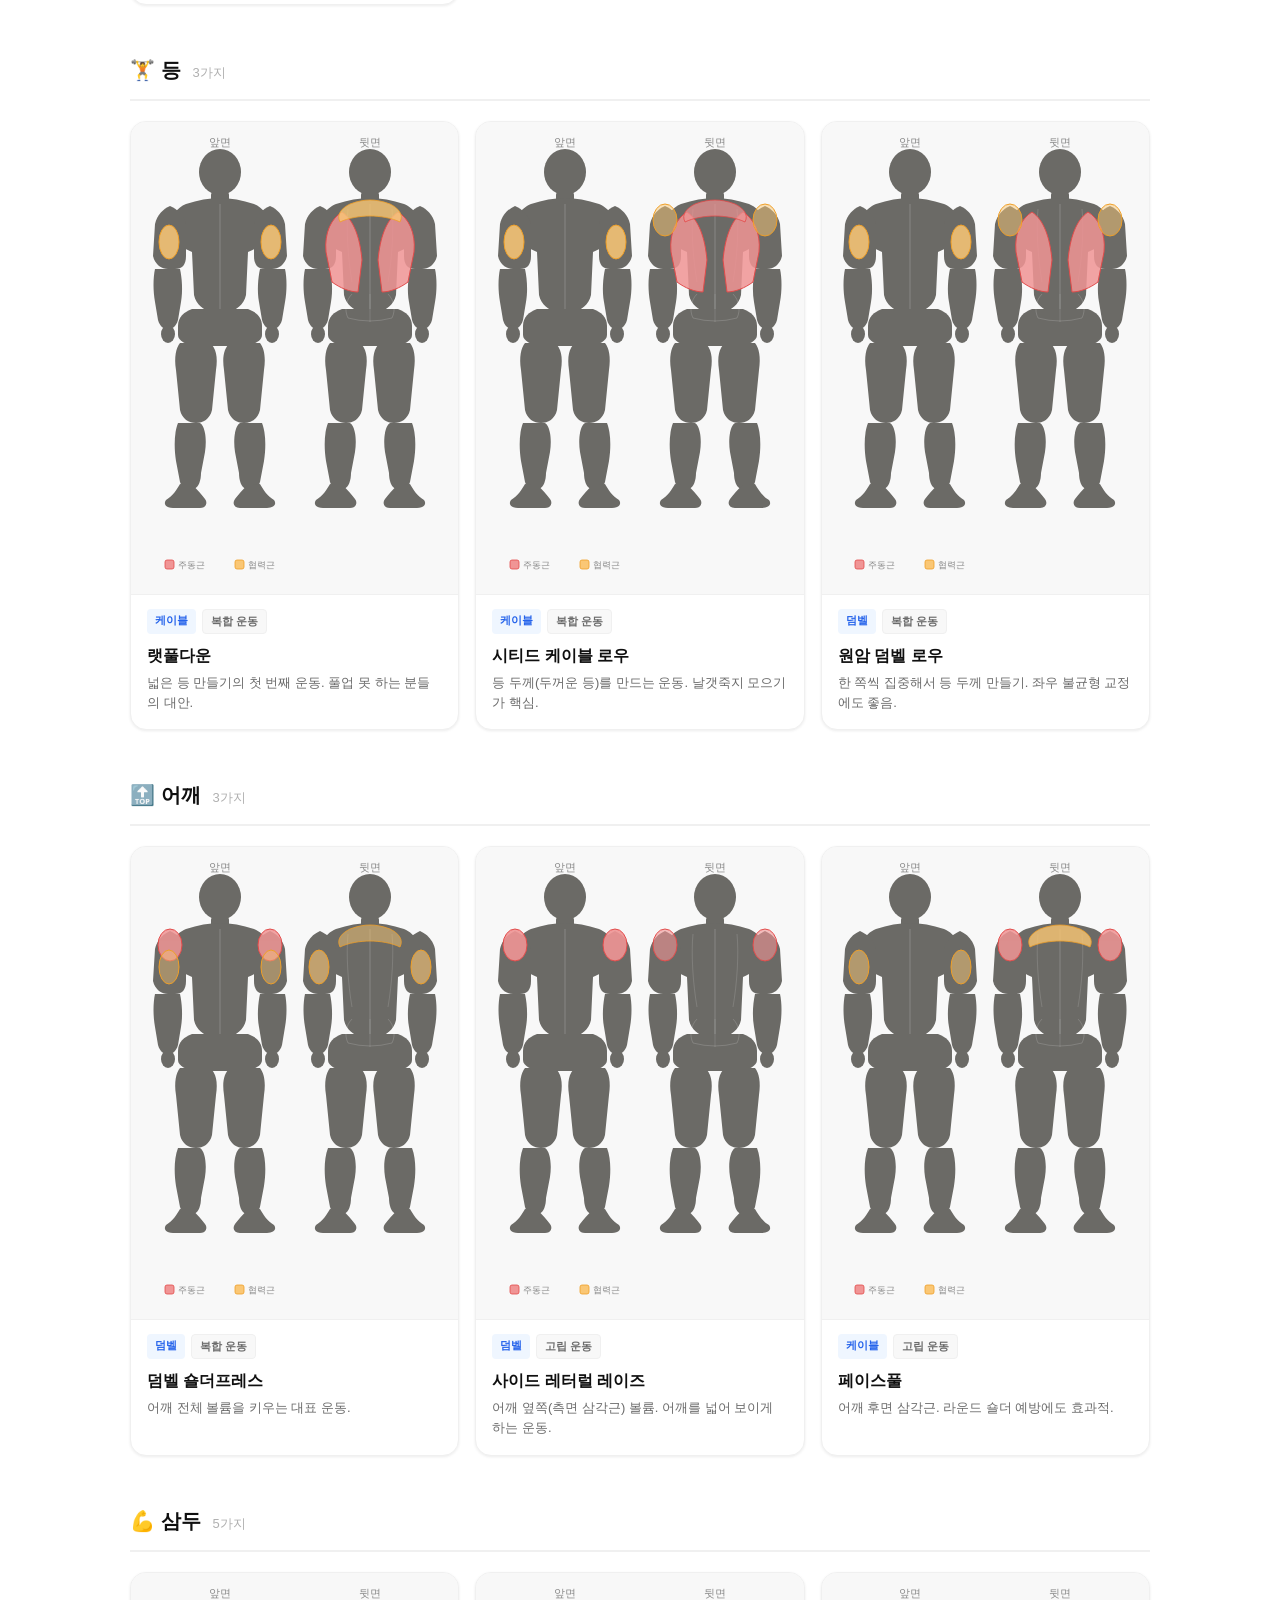
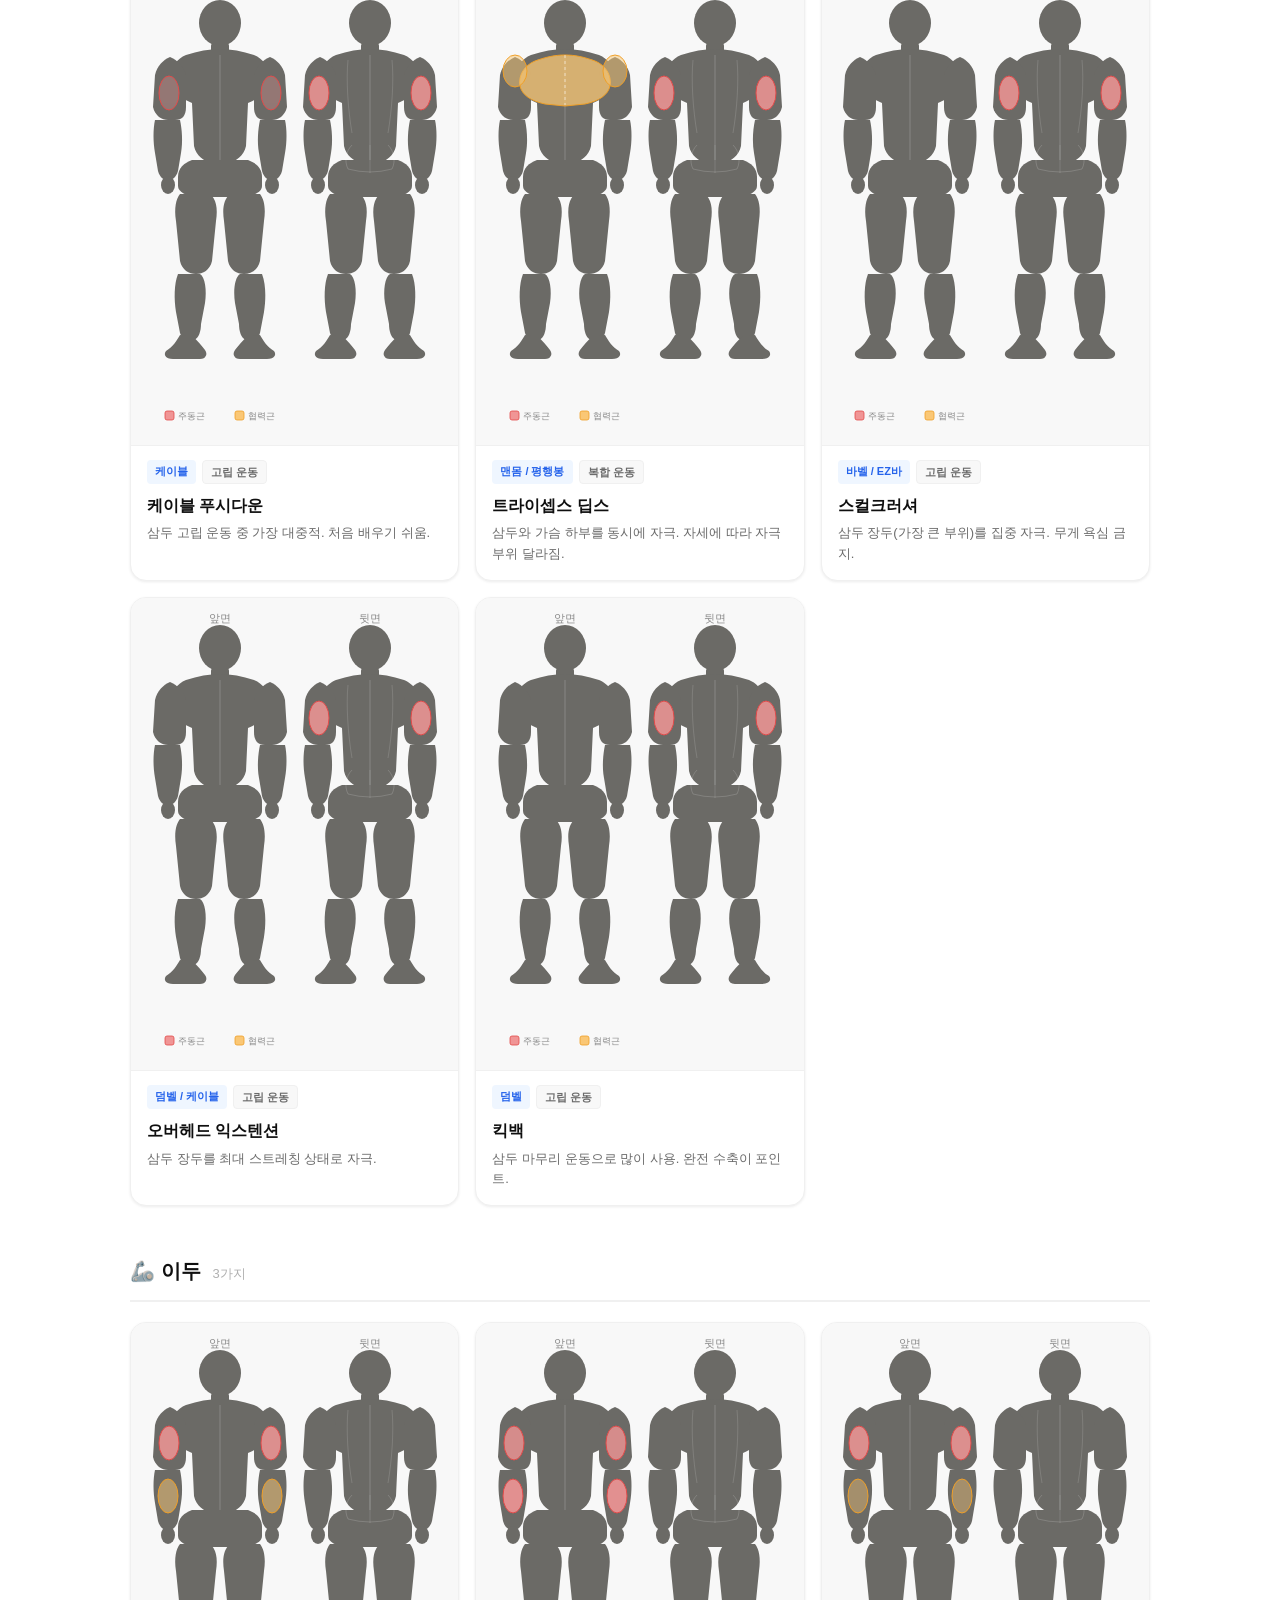
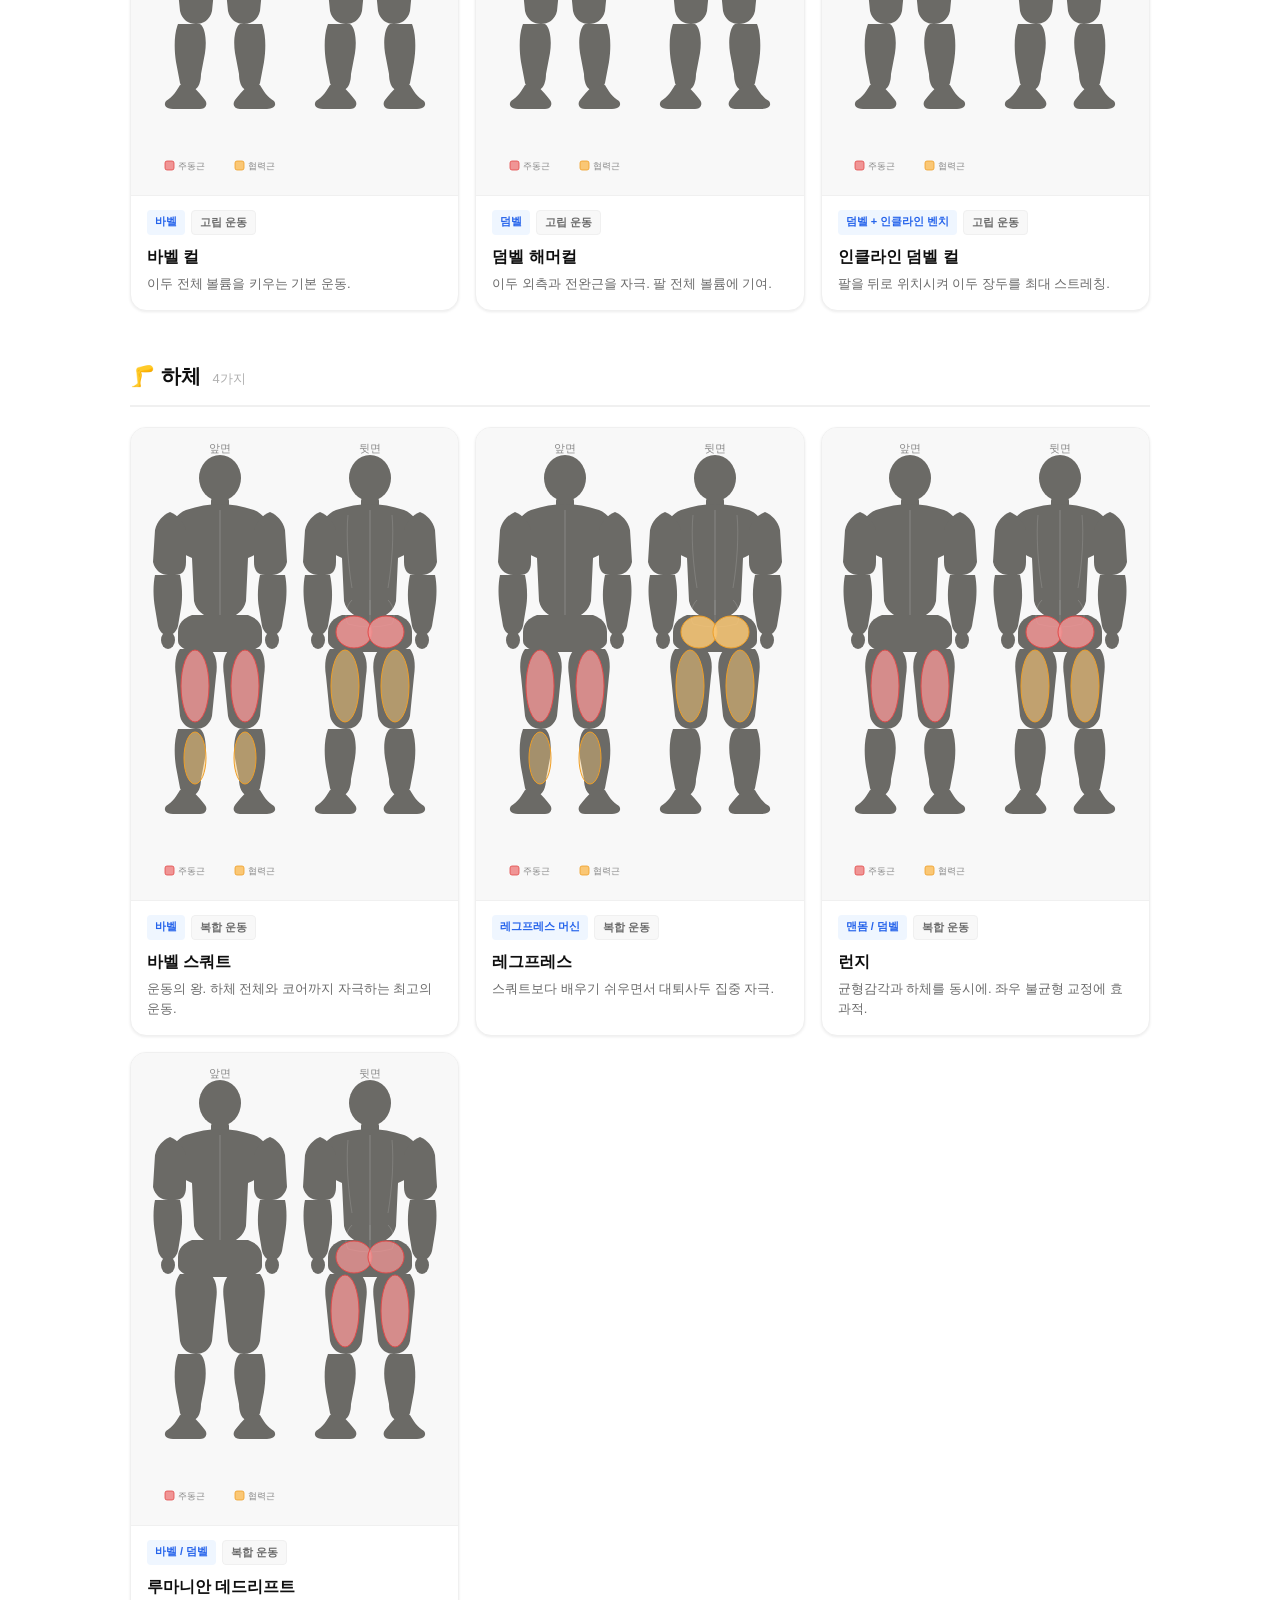
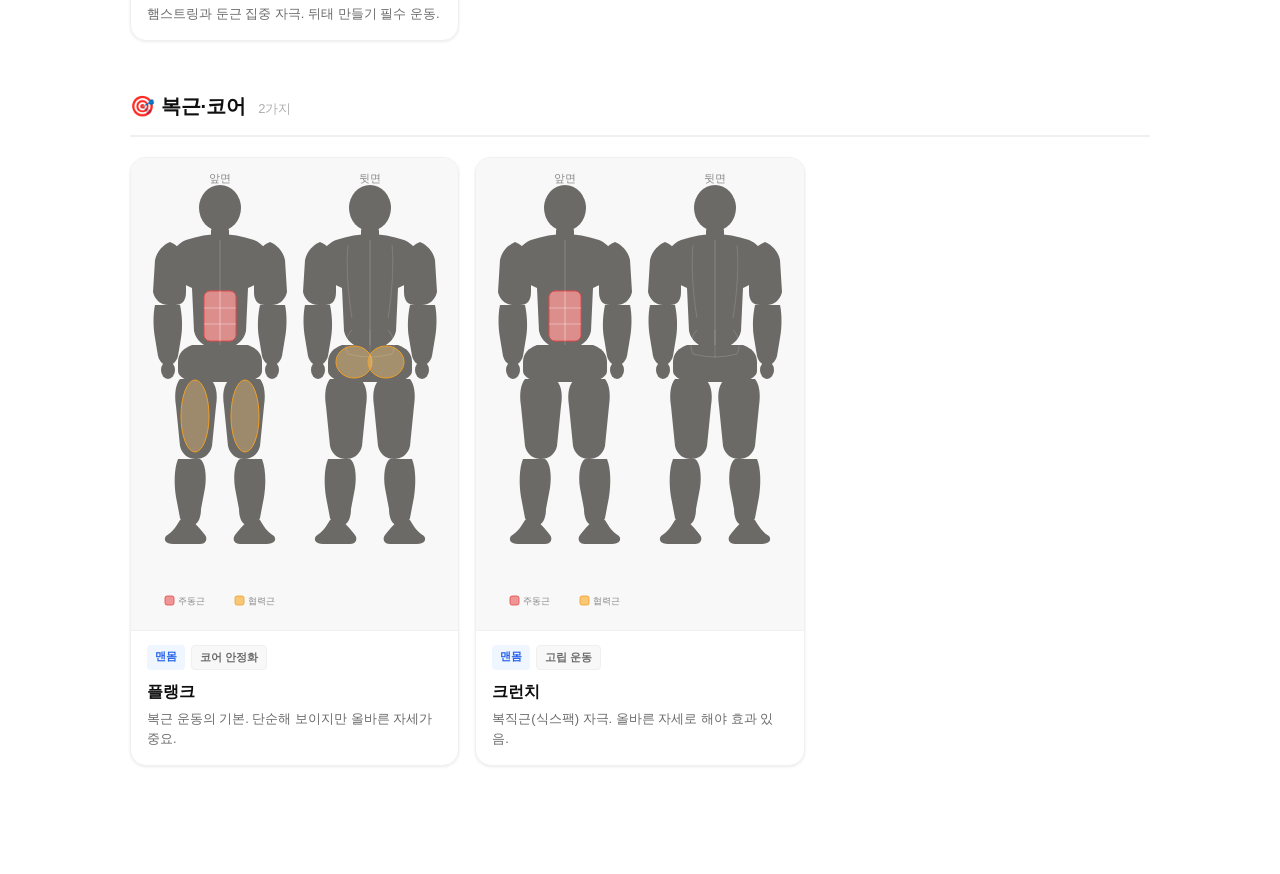
==== commit 7bf45300: "Add files via upload" ====
--- a/pages/exercises.html
+++ b/pages/exercises.html
@@ -70,6 +70,7 @@
     </div>
   </div>
 
+  <script src="../js/muscle-diagrams.js"></script>
   <script>
   const EXERCISES = {
     chest: {
@@ -580,7 +581,6 @@
   }
   renderExercises(initFilter);
   </script>
-  <script src="../js/muscle-diagrams.js"></script>
   <script src="../js/main.js"></script>
 </body>
 </html>
--- a/css/style.css
+++ b/css/style.css
@@ -614,6 +614,23 @@
 .ex-thumb-placeholder {
   font-size: 48px;
   opacity: 0.5;
+}
+.ex-thumb-diagram {
+  aspect-ratio: auto;
+  padding: 8px 4px 4px;
+  background: var(--gray-50);
+}
+.ex-thumb-diagram svg {
+  width: 100%;
+  height: auto;
+  display: block;
+}
+.modal-thumb svg {
+  width: 100%;
+  max-width: 340px;
+  height: auto;
+  display: block;
+  margin: 0 auto;
 }
 
 .ex-body {
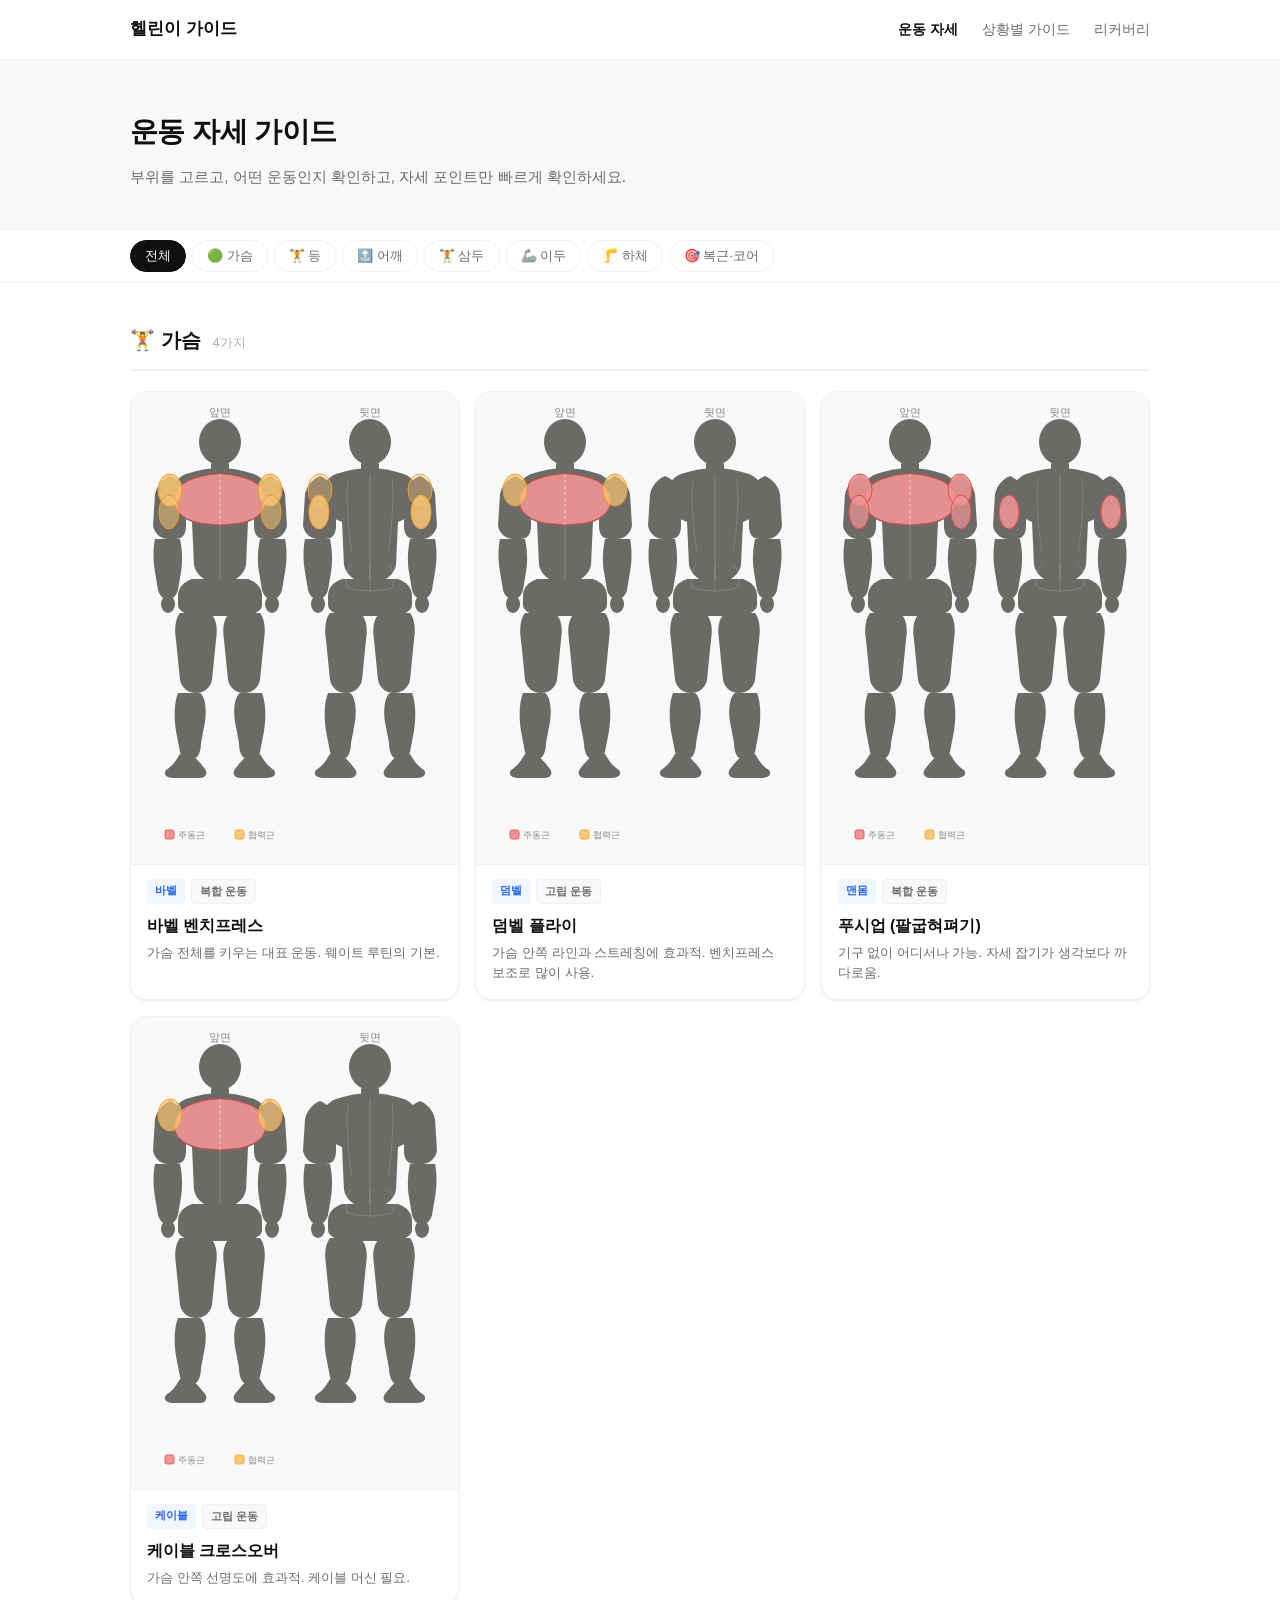
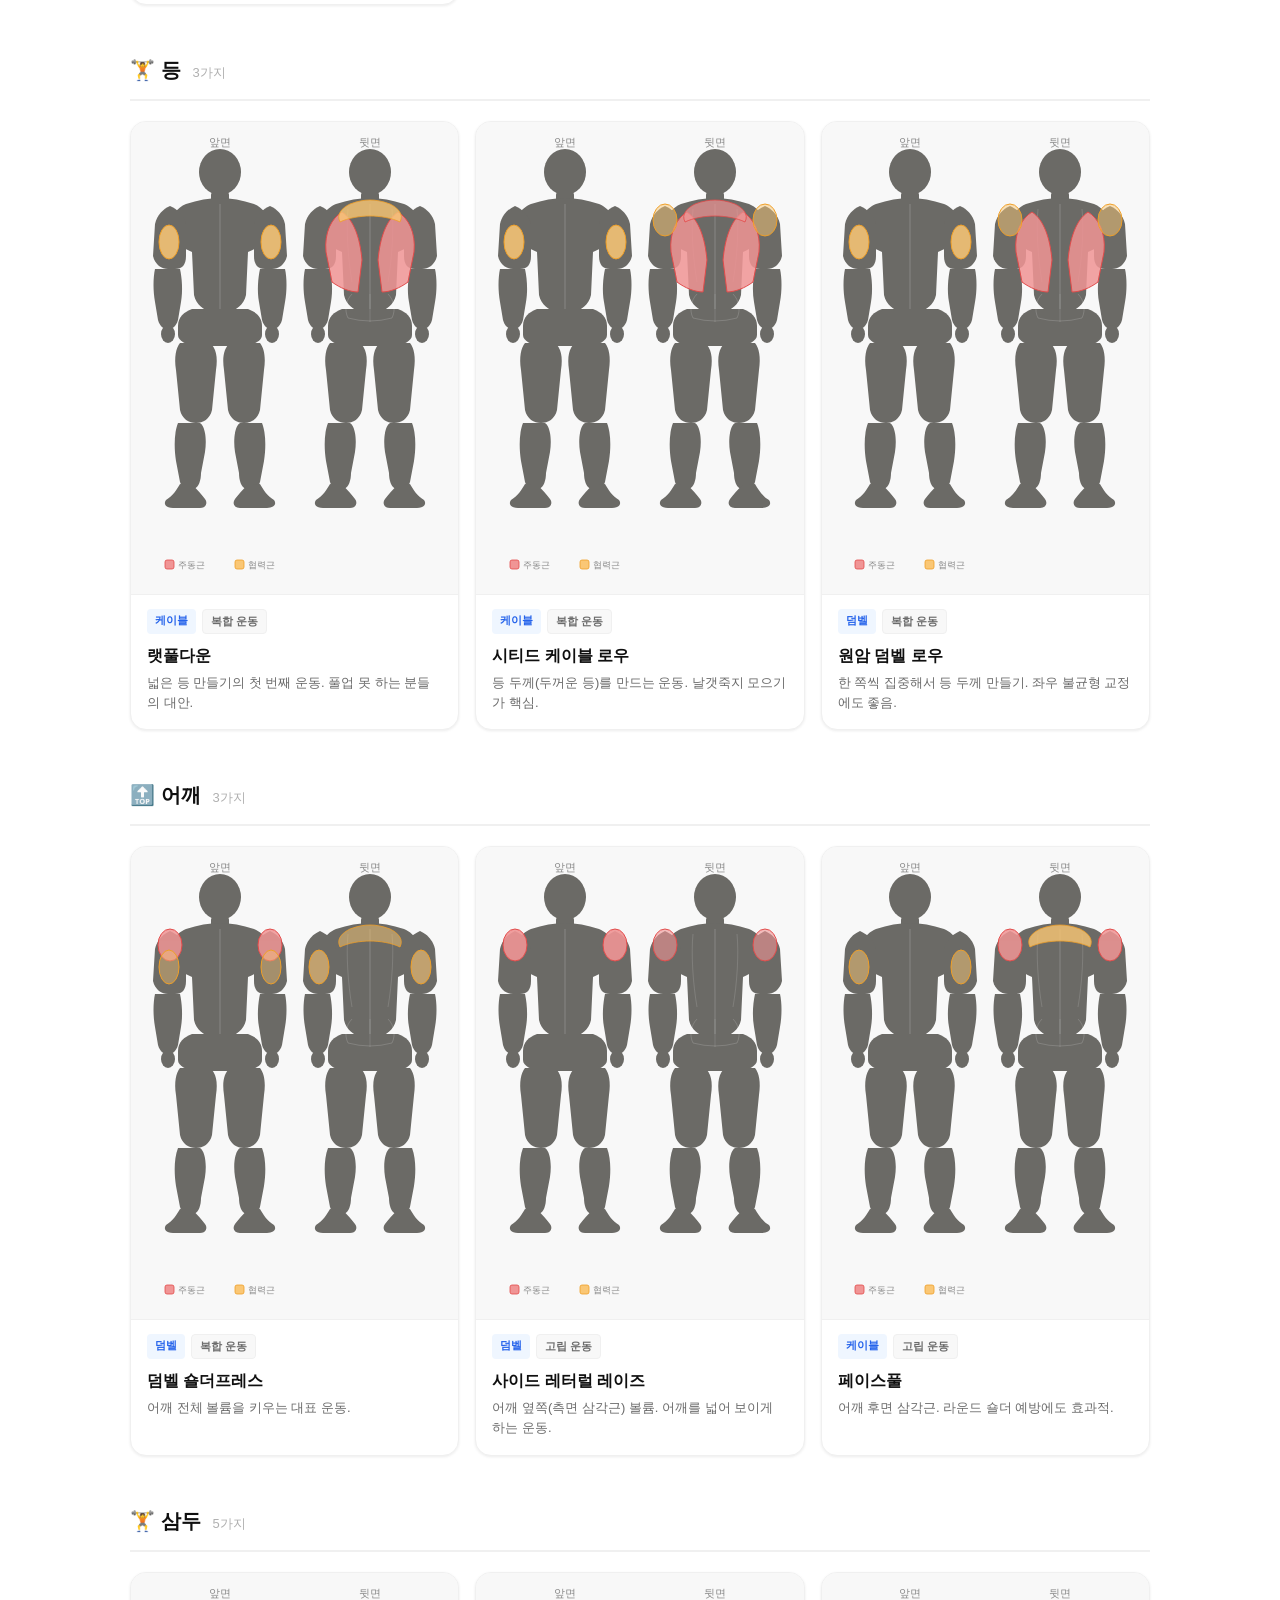
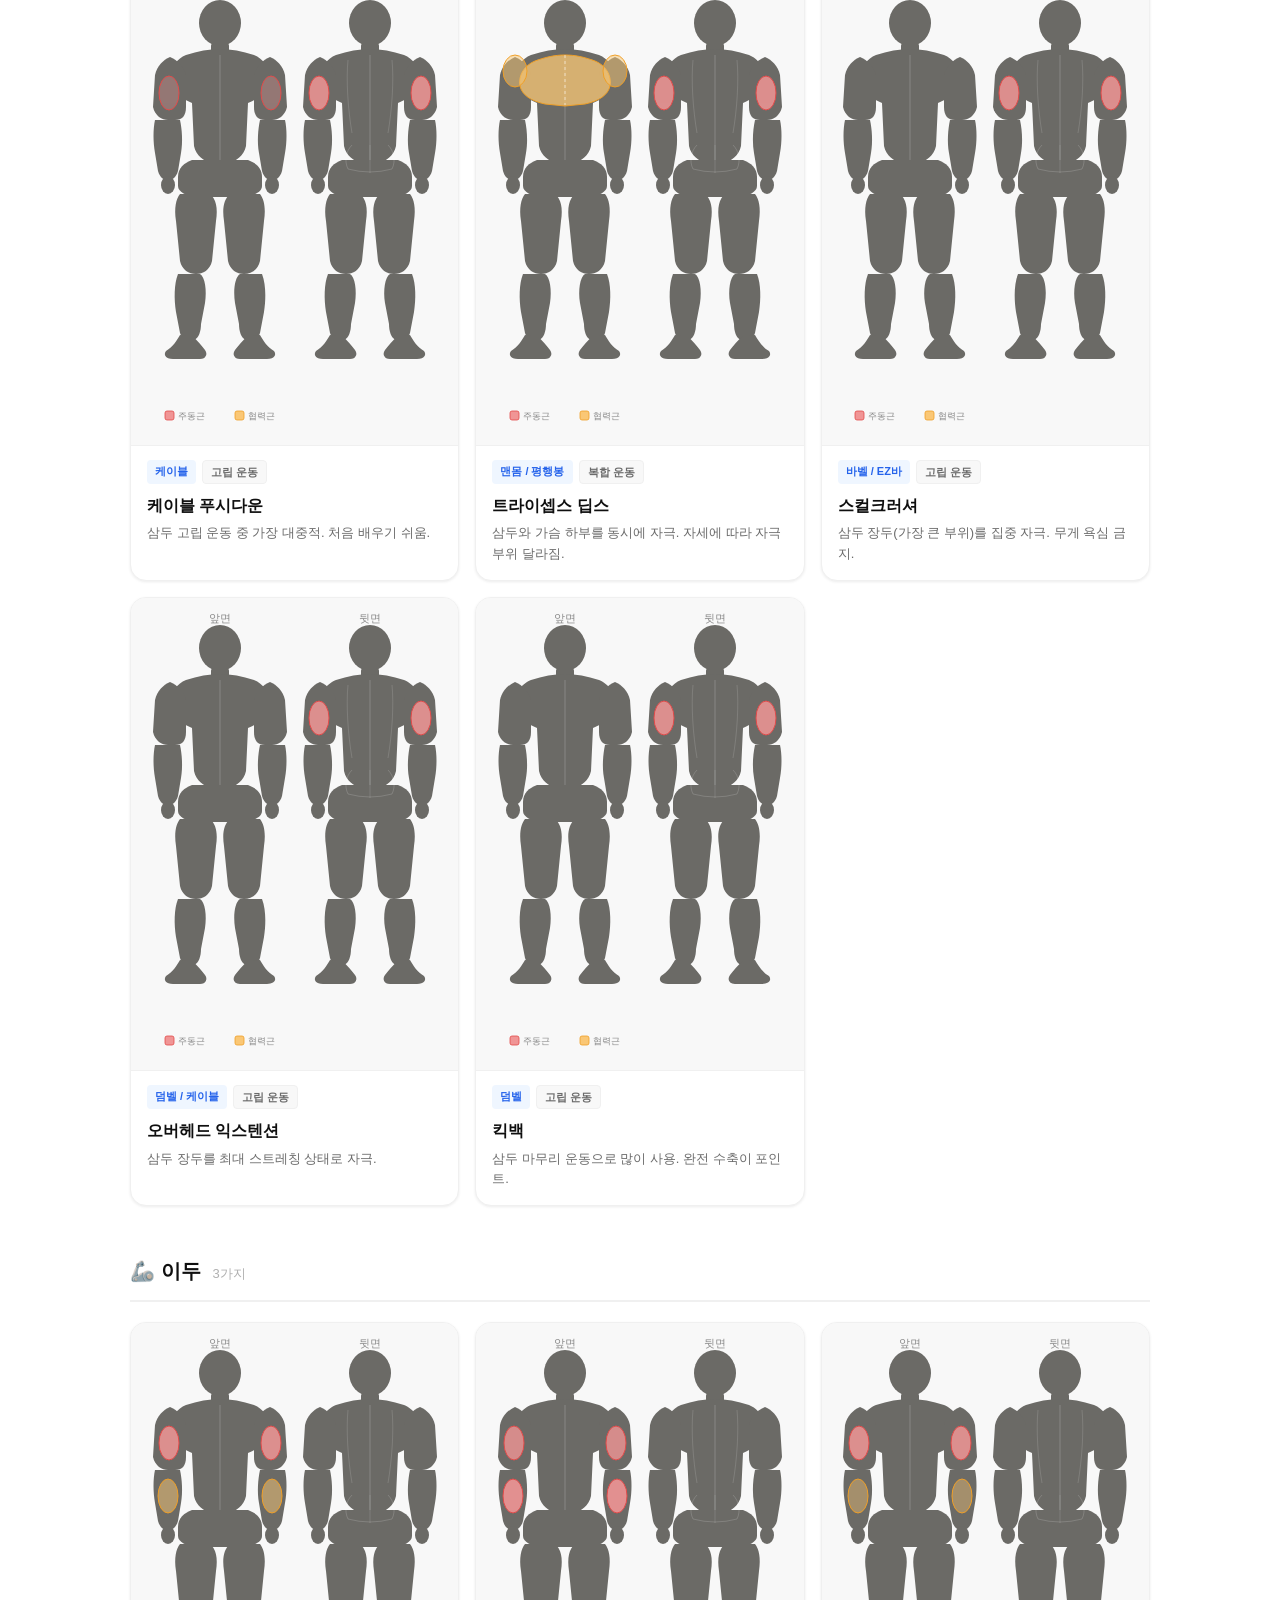
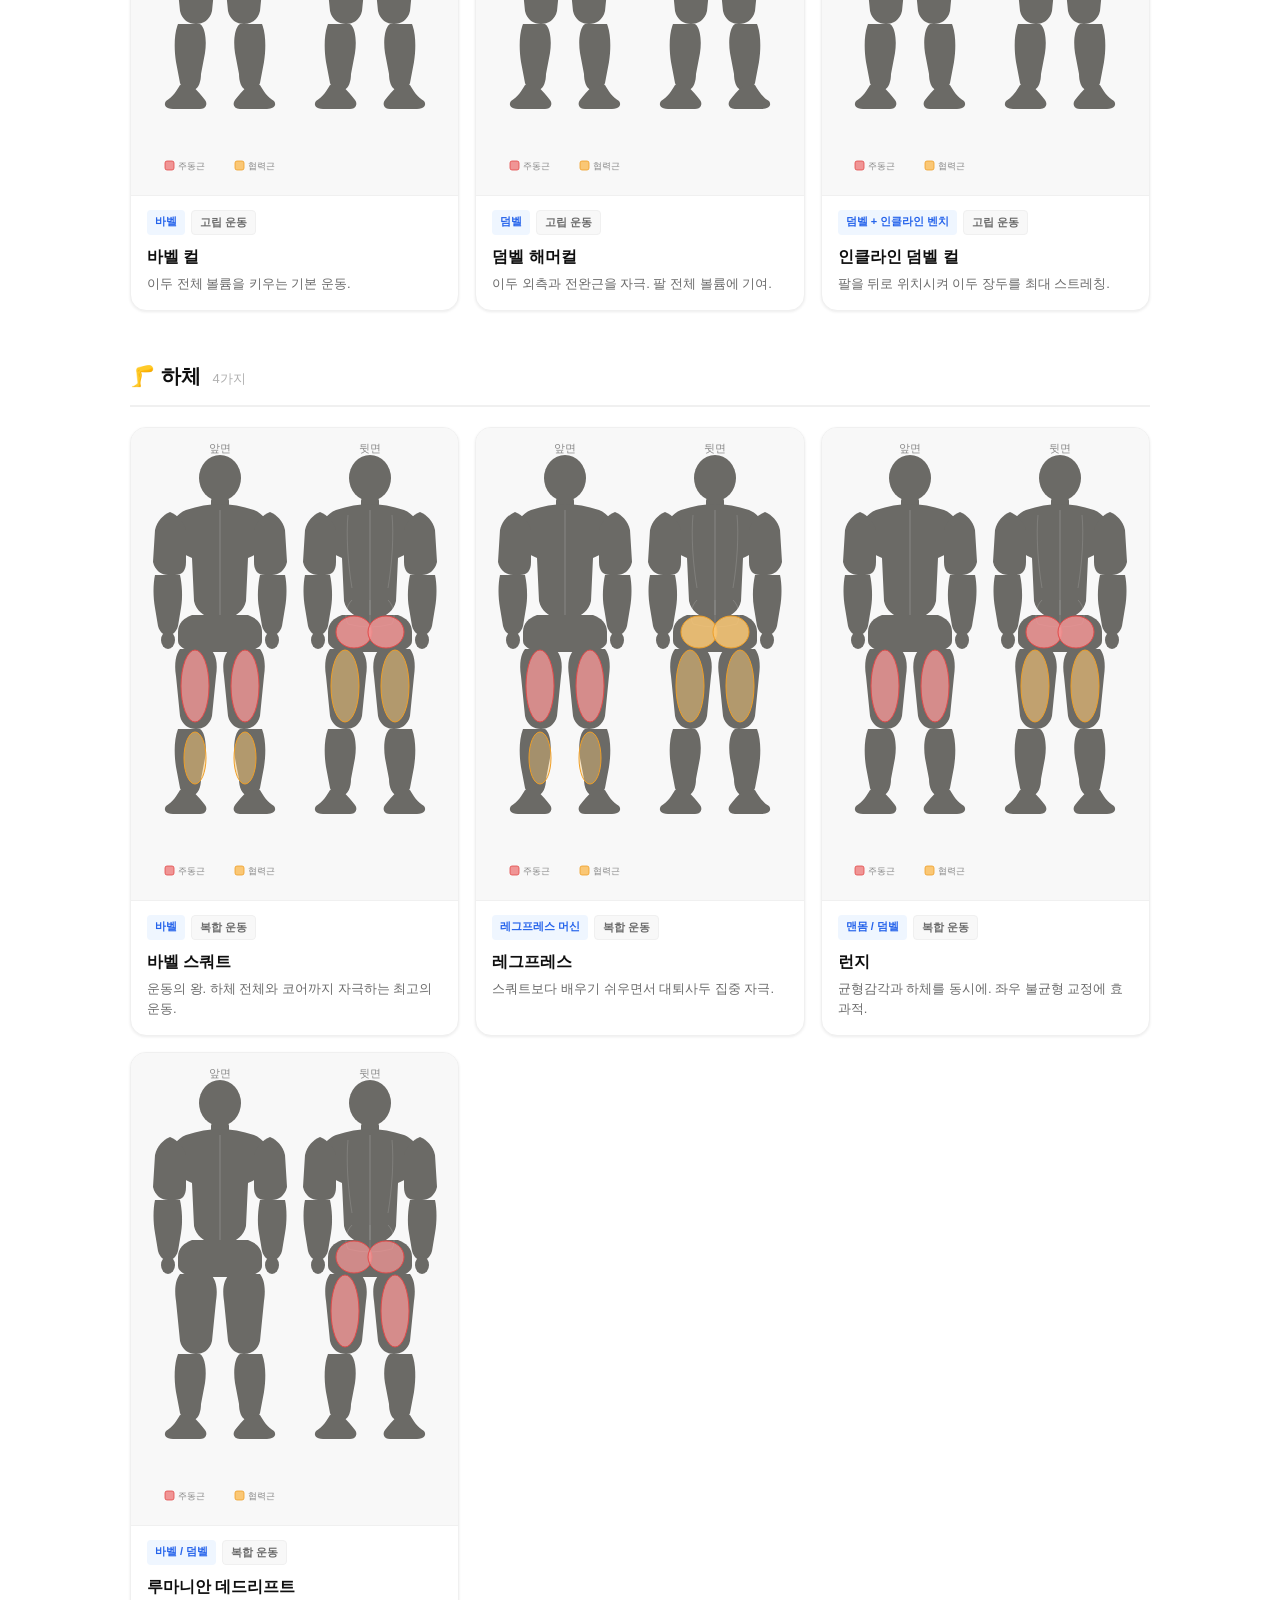
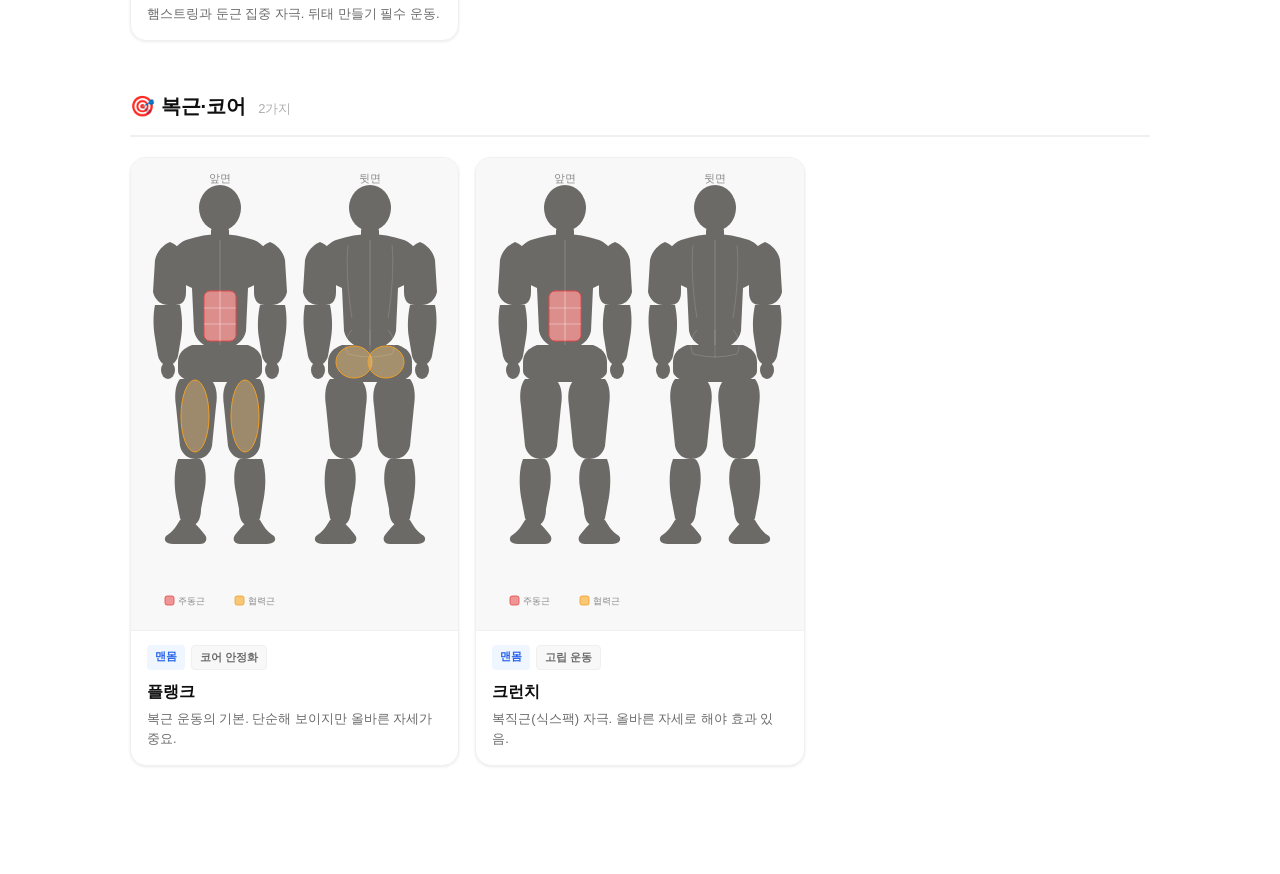
==== commit 943e236c: "Add files via upload" ====
--- a/pages/exercises.html
+++ b/pages/exercises.html
@@ -37,10 +37,10 @@
     <div class="filter-scroll">
       <div class="filter-tabs">
         <button class="ftab active" data-filter="all">전체</button>
-        <button class="ftab" data-filter="chest">🫀 가슴</button>
+        <button class="ftab" data-filter="chest">🟢 가슴</button>
         <button class="ftab" data-filter="back">🏋️ 등</button>
         <button class="ftab" data-filter="shoulder">🔝 어깨</button>
-        <button class="ftab" data-filter="triceps">💪 삼두</button>
+        <button class="ftab" data-filter="triceps">🏋 삼두</button>
         <button class="ftab" data-filter="biceps">🦾 이두</button>
         <button class="ftab" data-filter="leg">🦵 하체</button>
         <button class="ftab" data-filter="core">🎯 복근·코어</button>
@@ -74,7 +74,7 @@
   <script>
   const EXERCISES = {
     chest: {
-      label: '가슴', emoji: '🫀',
+      label: '가슴', emoji: '🏋',
       items: [
         {
           name: '바벨 벤치프레스',
@@ -249,7 +249,7 @@
       ]
     },
     triceps: {
-      label: '삼두', emoji: '💪',
+      label: '삼두', emoji: '🏋',
       items: [
         {
           name: '케이블 푸시다운',
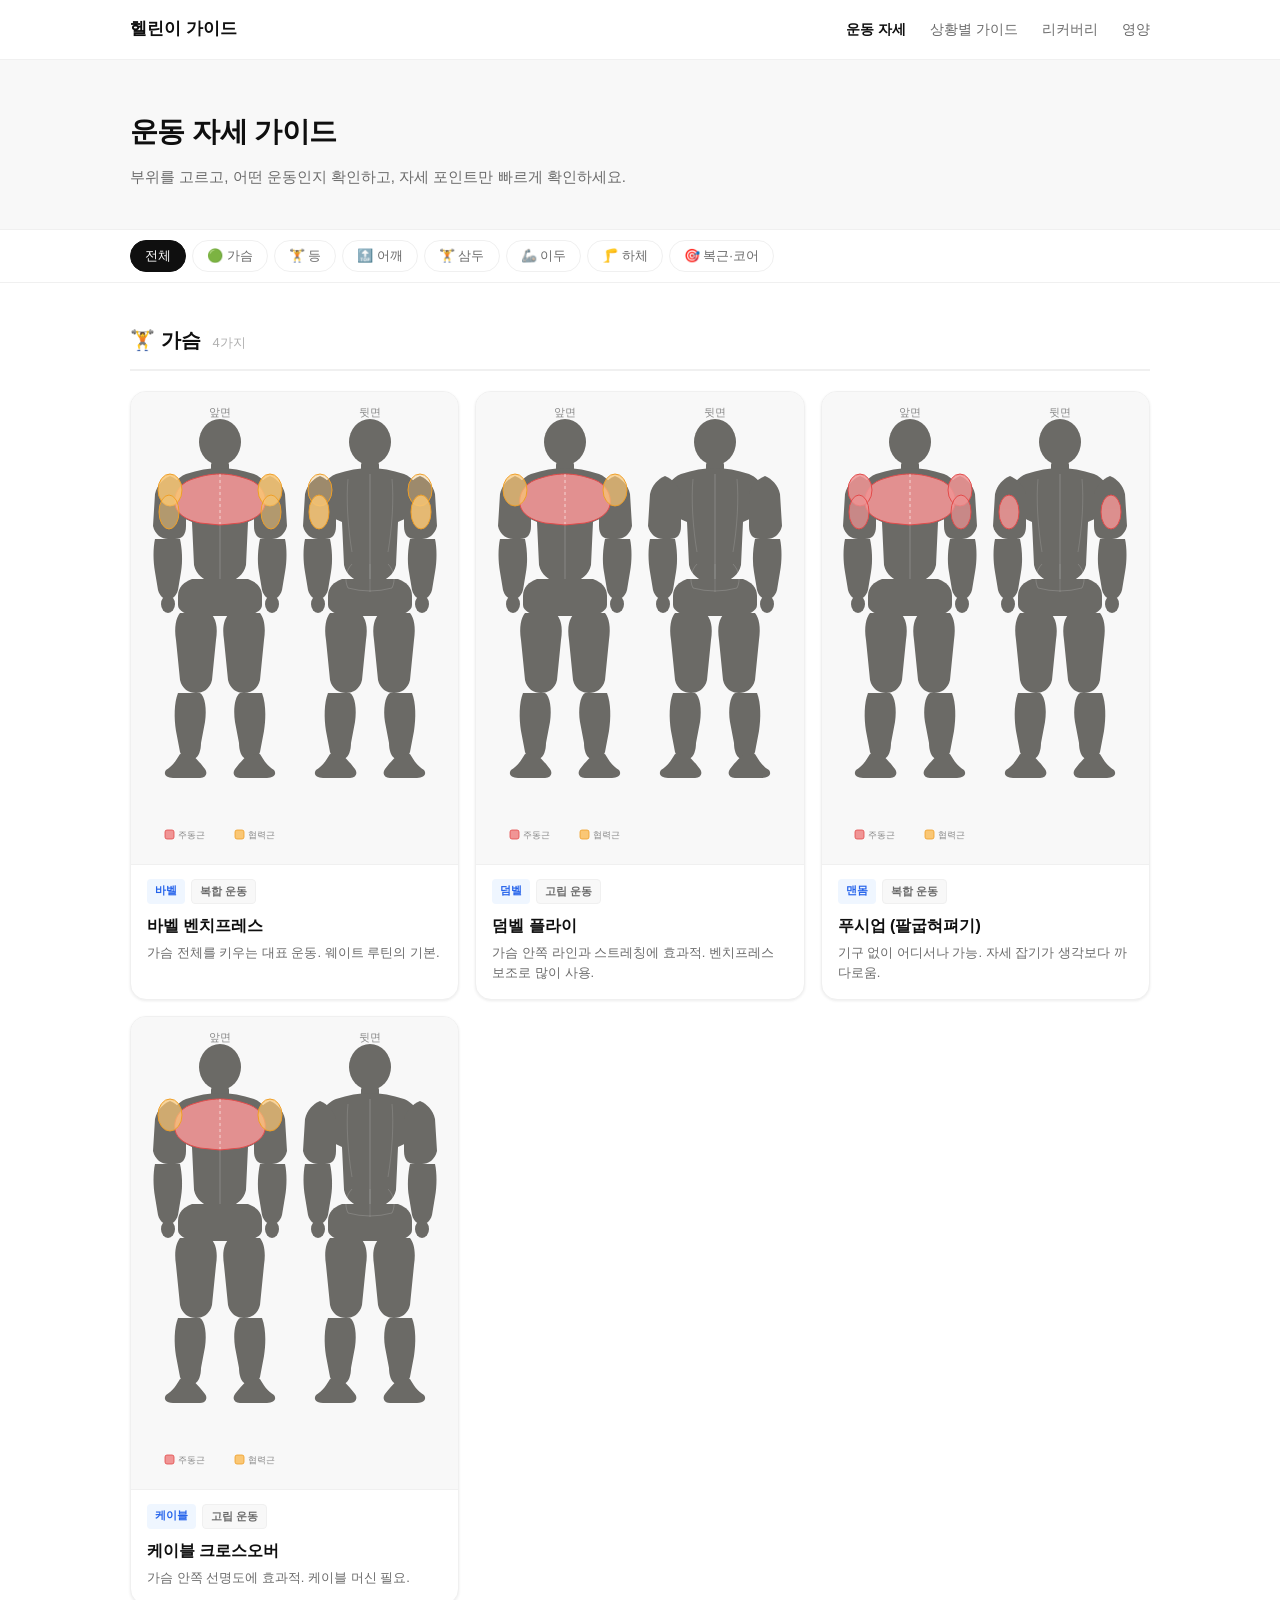
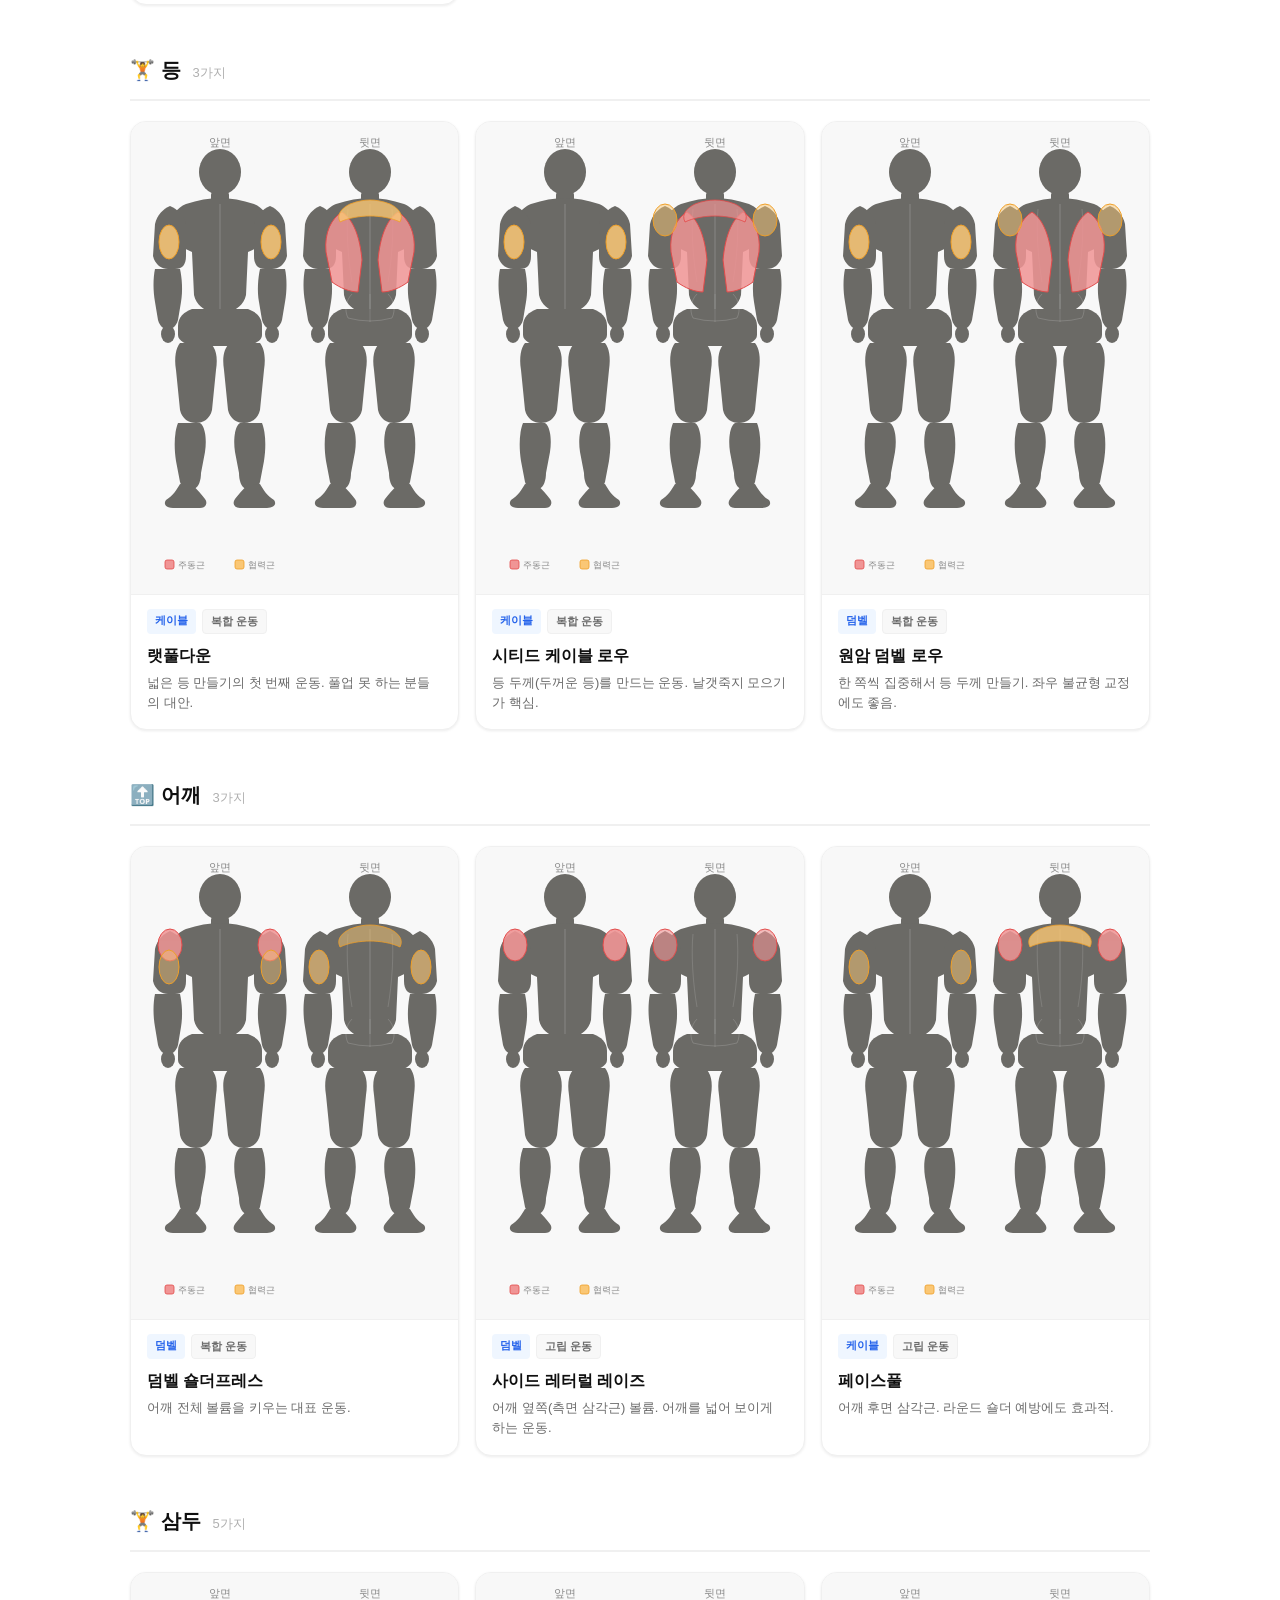
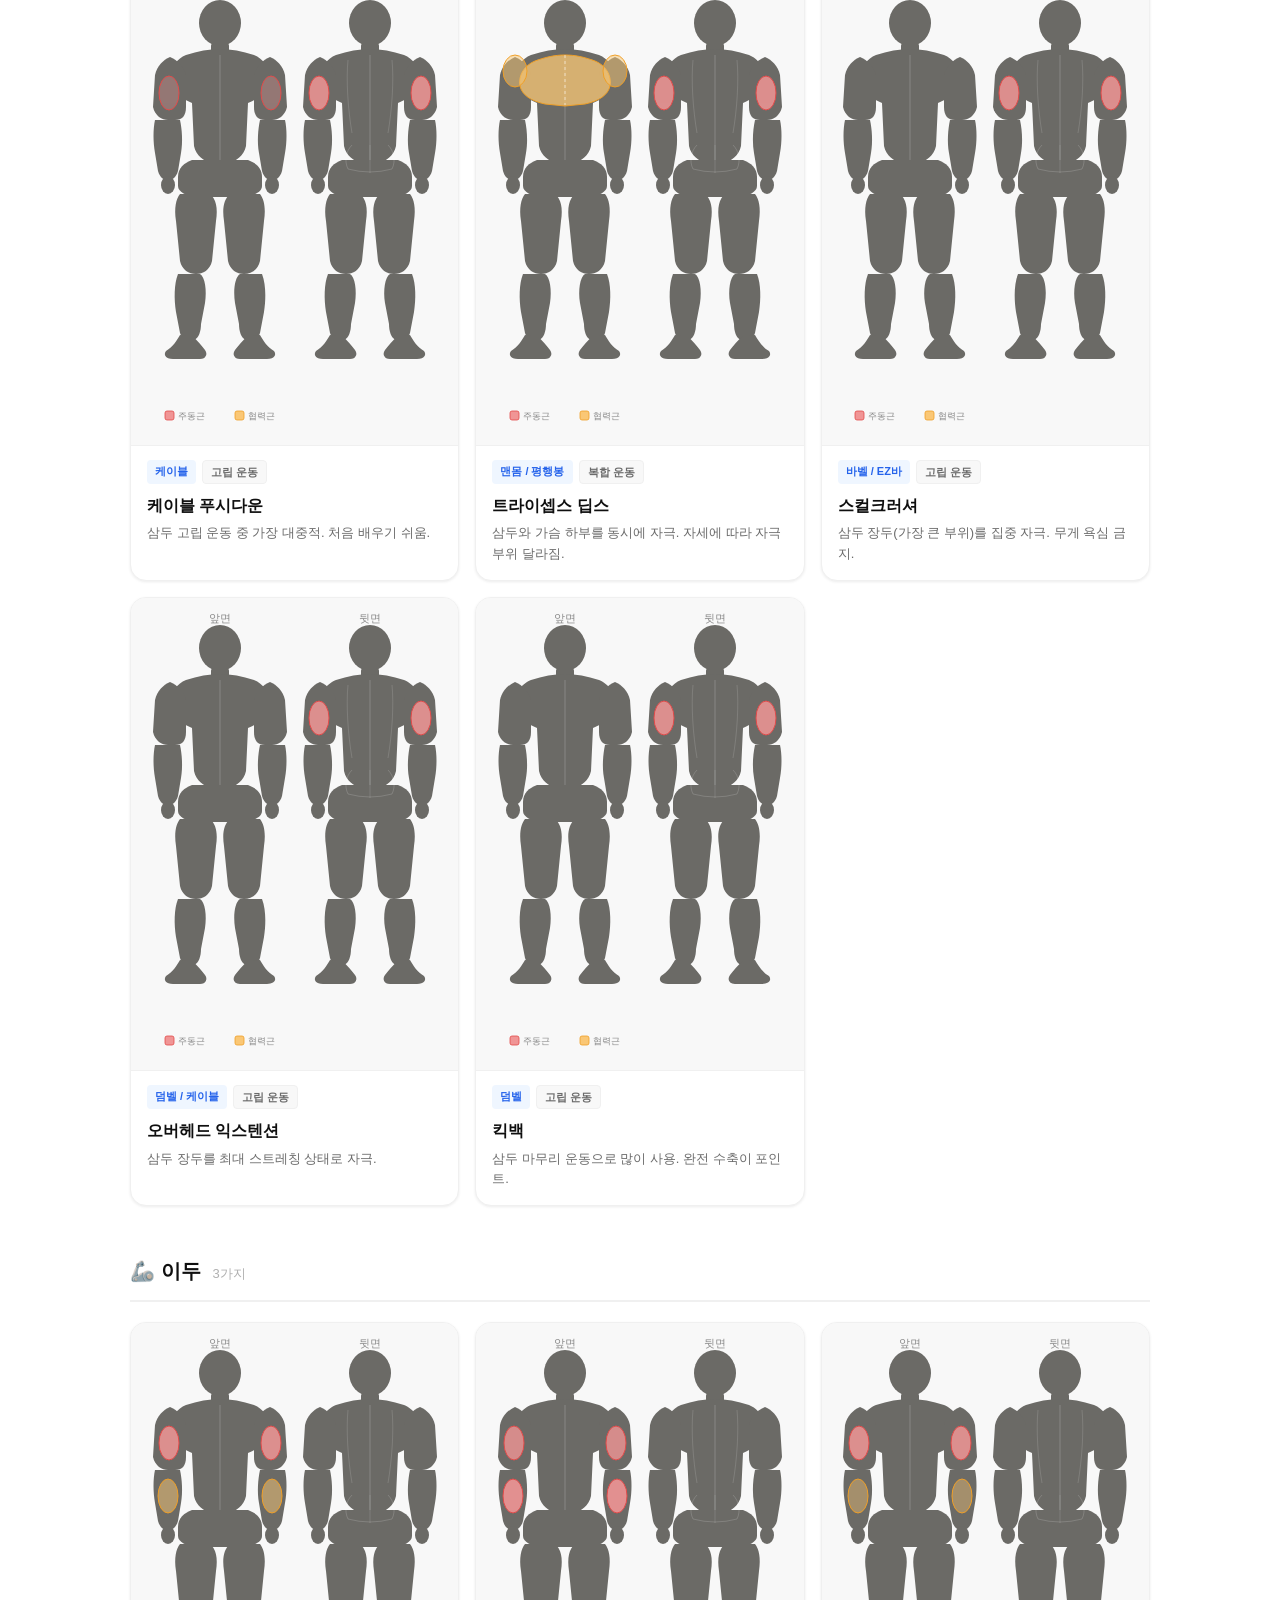
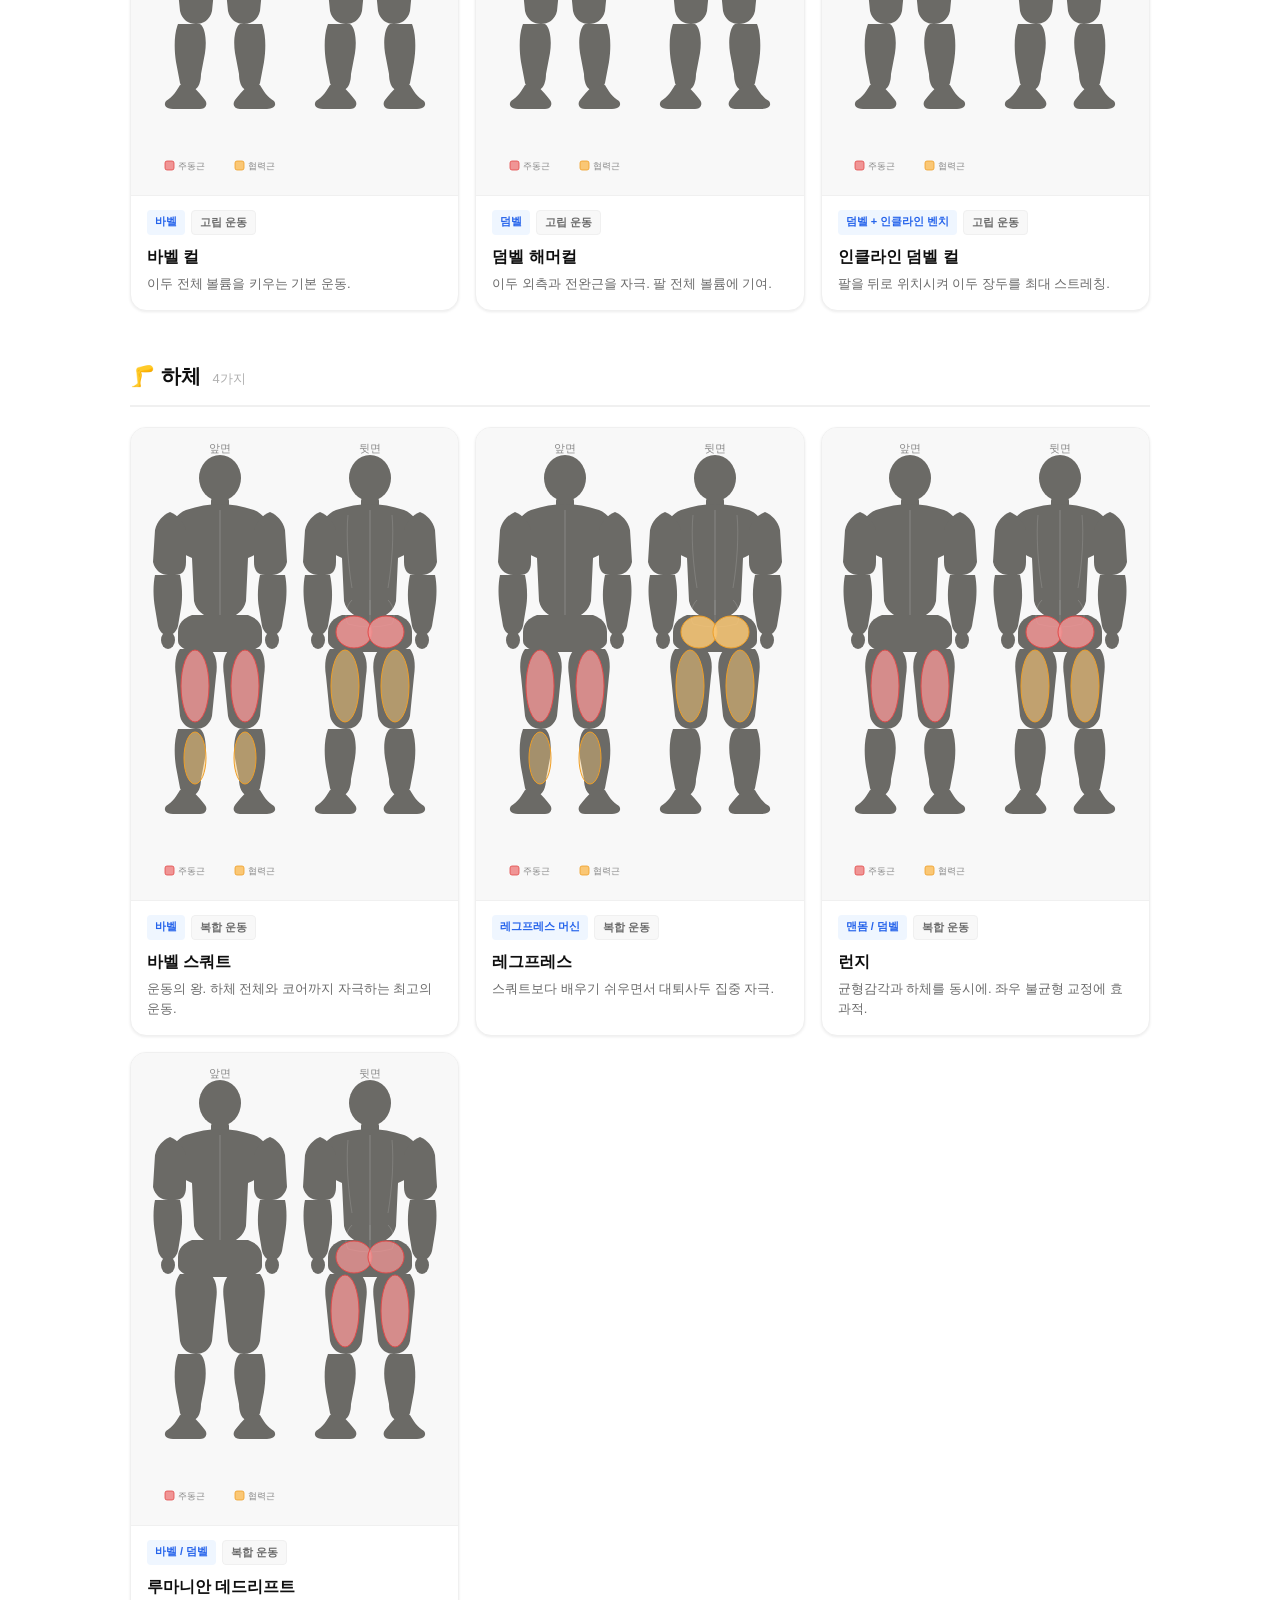
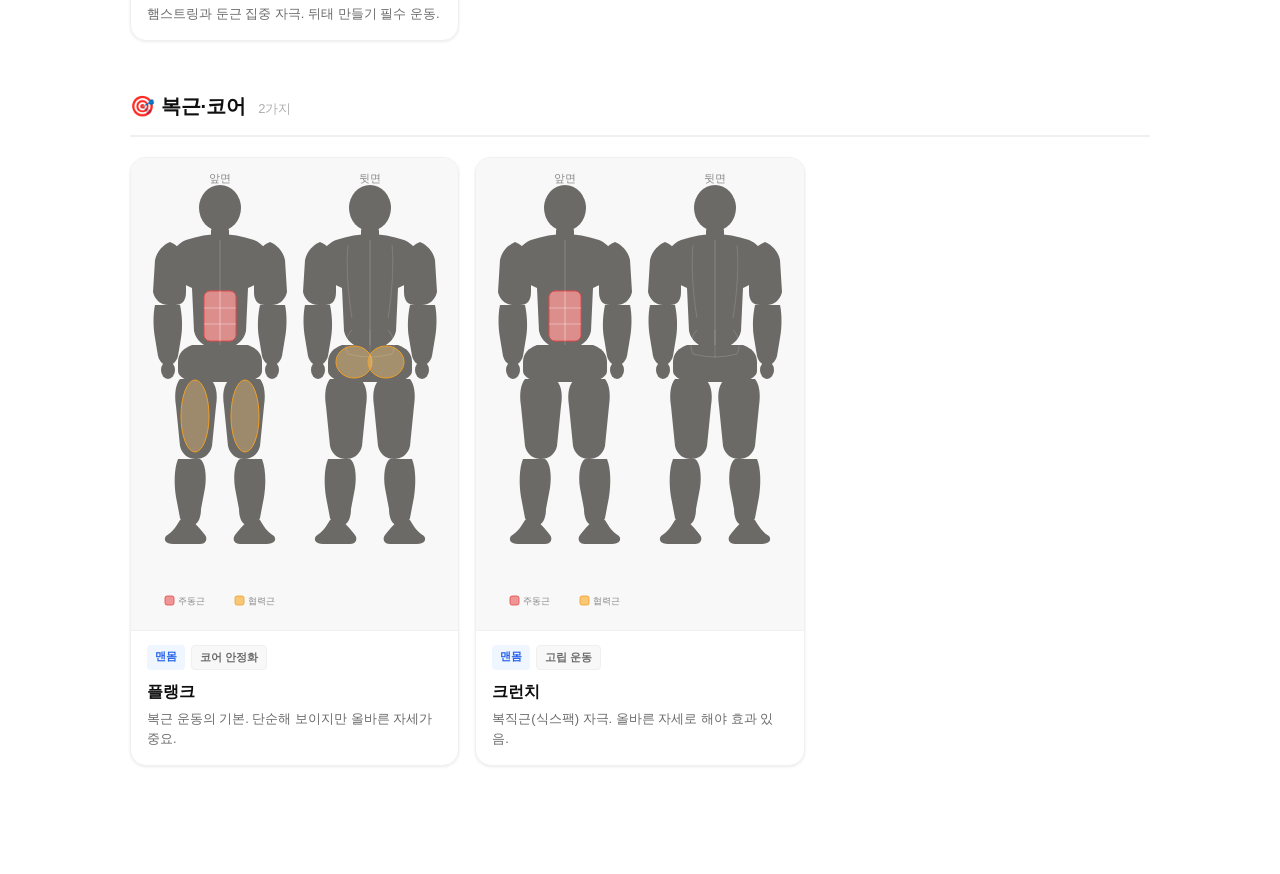
==== commit 28419713: "Add files via upload" ====
--- a/pages/exercises.html
+++ b/pages/exercises.html
@@ -13,9 +13,10 @@
     <div class="inner">
       <a href="/" class="logo">헬린이 가이드</a>
       <nav class="gnav">
-        <a href="/pages/exercises.html" style="color: var(--black); font-weight:700;">운동 자세</a>
+        <a href="/pages/exercises.html" style="color:var(--black);font-weight:700;">운동 자세</a>
         <a href="/pages/situations.html">상황별 가이드</a>
         <a href="/pages/recovery.html">리커버리</a>
+        <a href="/pages/nutrition.html">영양</a>
       </nav>
       <button class="nav-toggle" aria-label="메뉴 열기" onclick="toggleMenu()">☰</button>
     </div>
@@ -23,6 +24,7 @@
       <a href="/pages/exercises.html">운동 자세</a>
       <a href="/pages/situations.html">상황별 가이드</a>
       <a href="/pages/recovery.html">리커버리</a>
+      <a href="/pages/nutrition.html">영양</a>
     </nav>
   </header>
 
